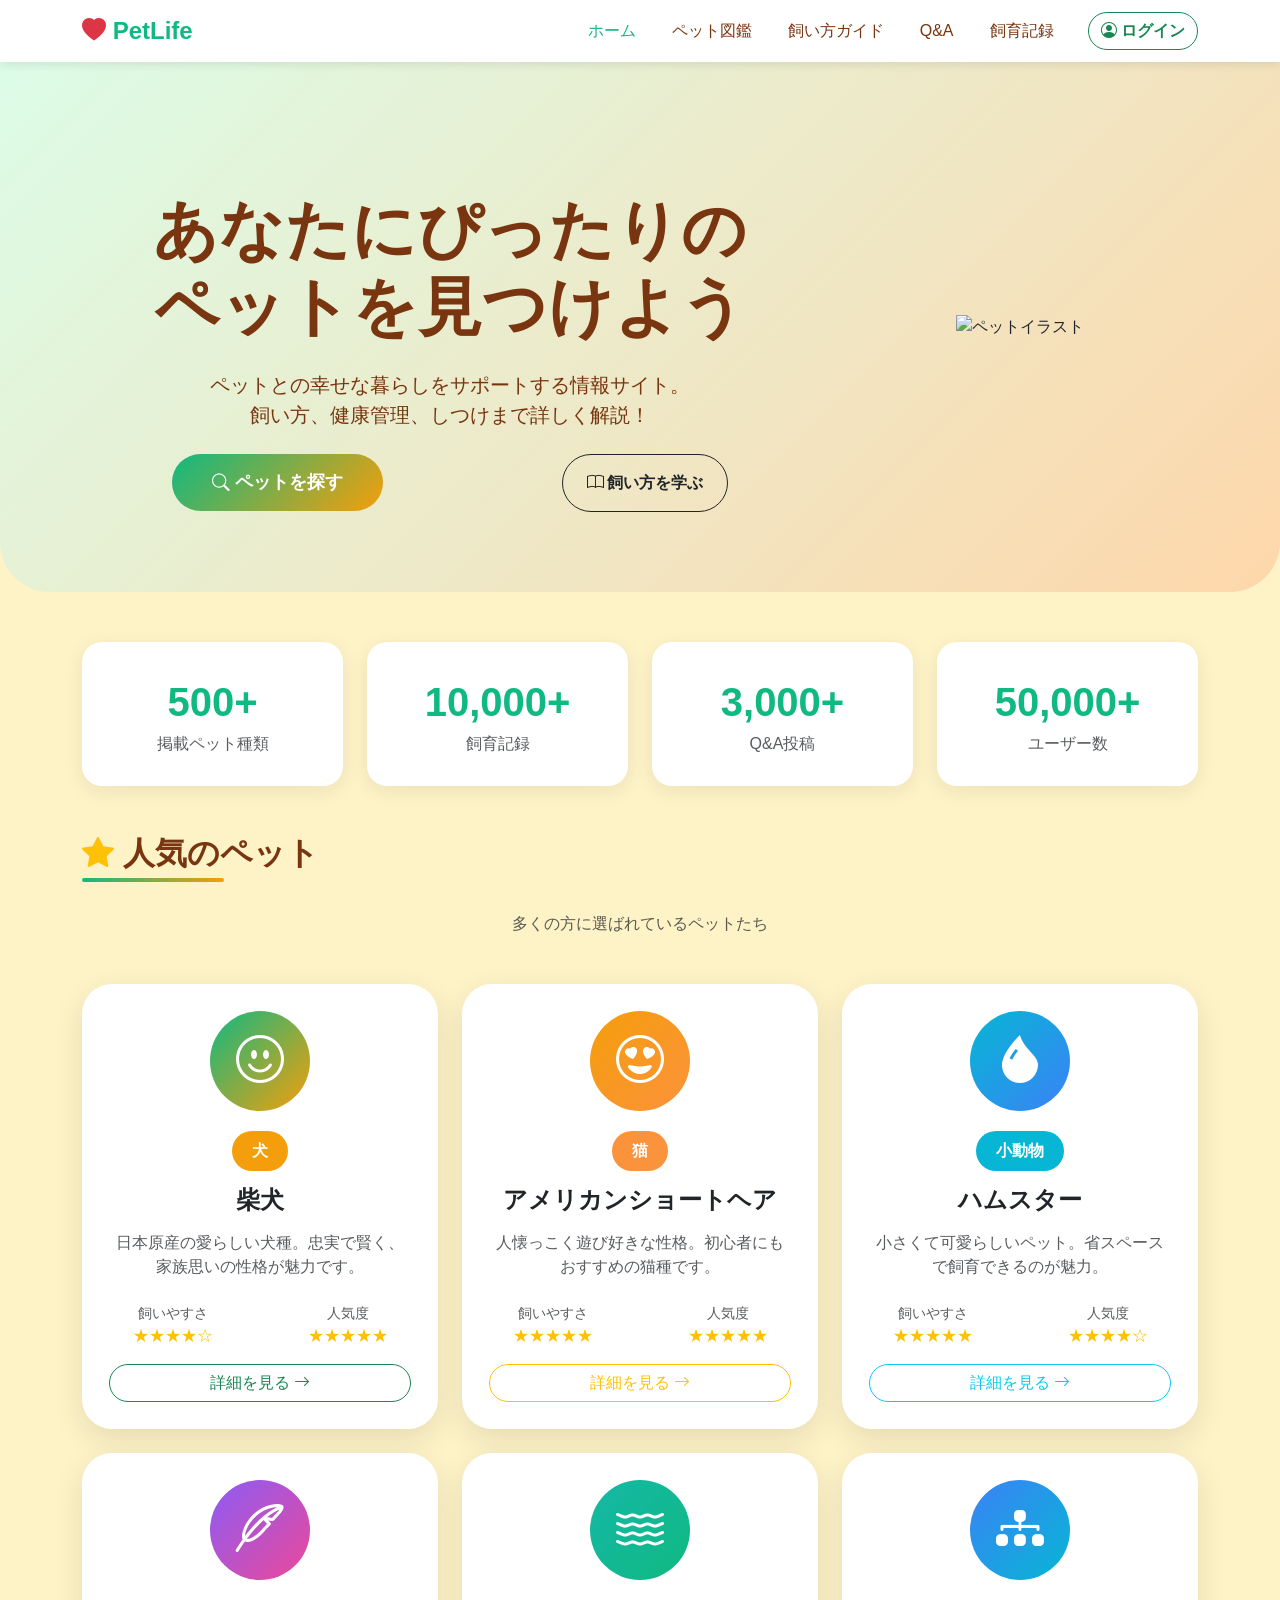
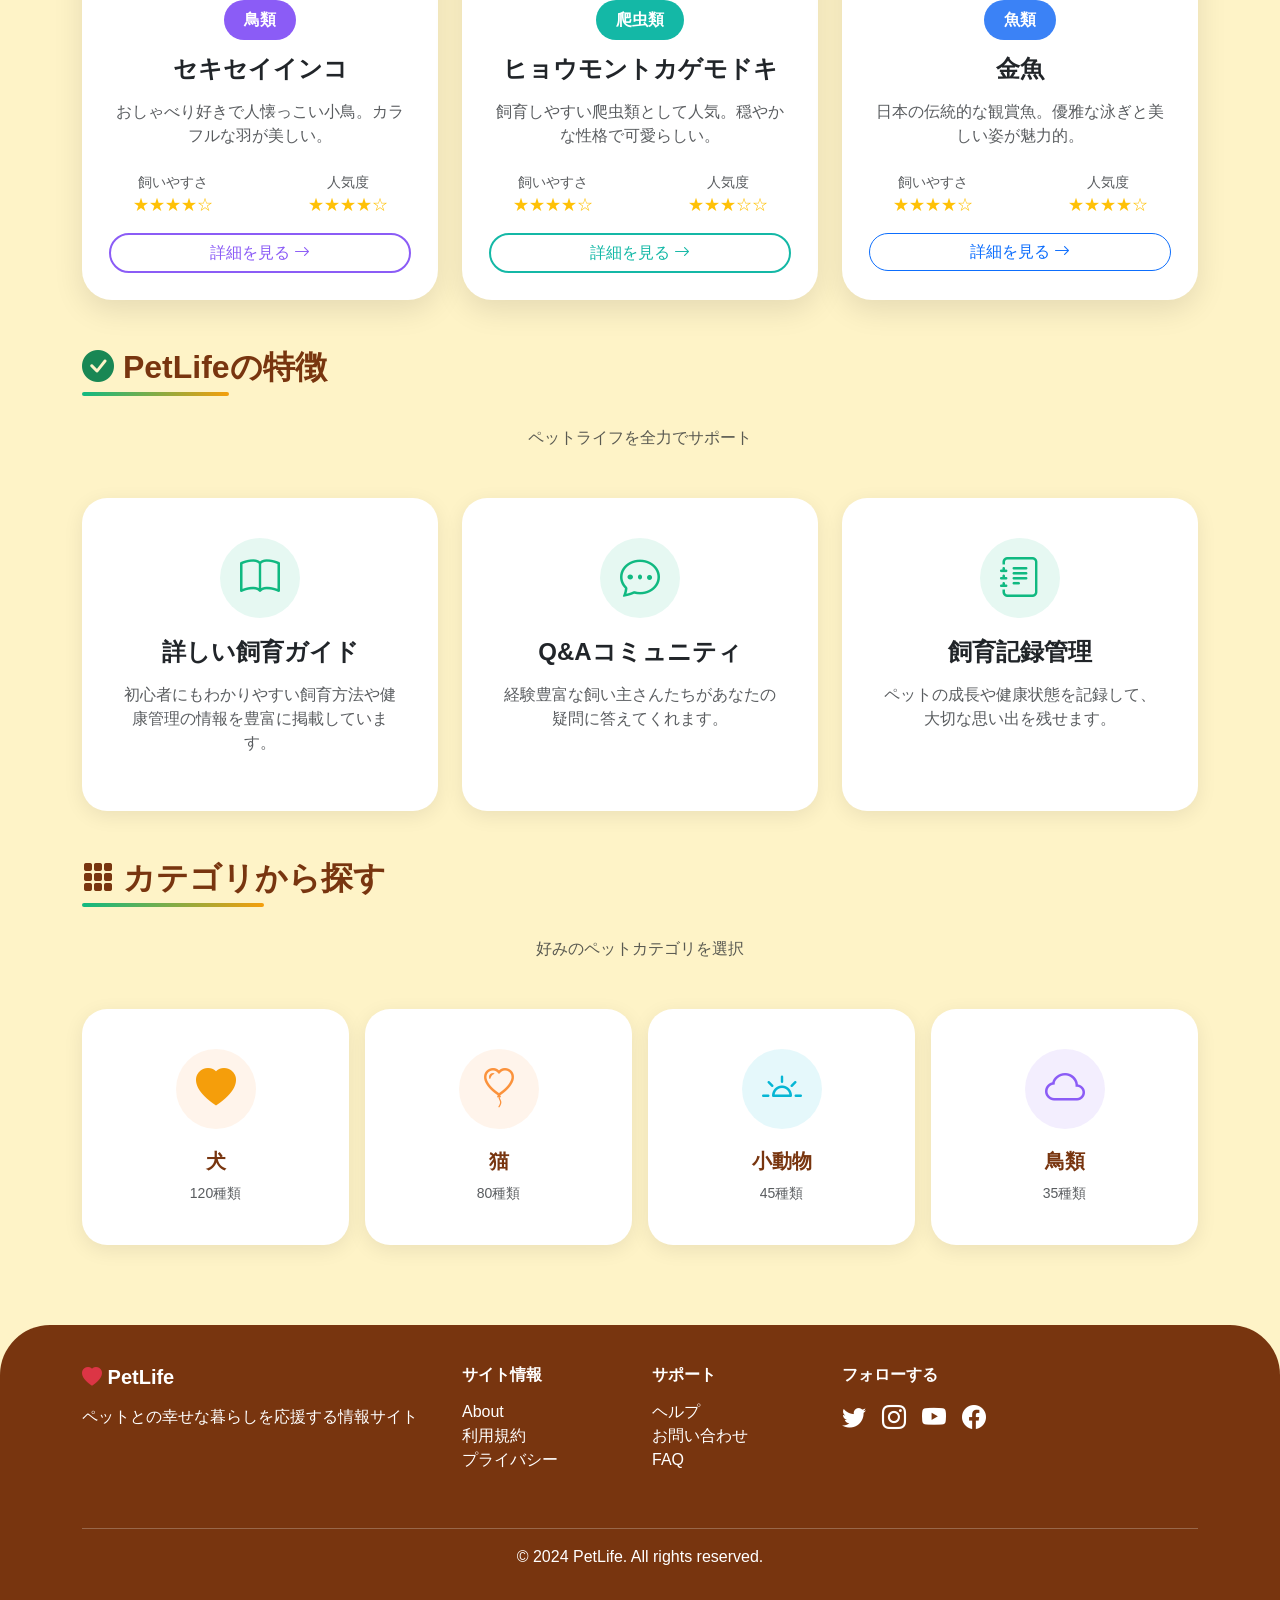
==== index.html @ 46110f28 "cssの集約(footer)" ====
<!DOCTYPE html>
<html lang="ja">
<head>
    <meta charset="UTF-8">
    <meta name="viewport" content="width=device-width, initial-scale=1.0">
    <title>PetLife - ペット情報・飼い方ガイド(addcheck)</title>
    <link href="https://cdn.jsdelivr.net/npm/bootstrap@5.3.0/dist/css/bootstrap.min.css" rel="stylesheet">
    <link rel="stylesheet" href="https://cdn.jsdelivr.net/npm/bootstrap-icons@1.11.0/font/bootstrap-icons.css">
    <style>
        .hero-section {
            background: linear-gradient(135deg, #dcfce7 0%, #fed7aa 100%);
            padding: 80px 0;
            border-radius: 0 0 50px 50px;
            margin-bottom: 50px;
        }
        
        .hero-image {
            width: 100%;
            max-width: 500px;
            animation: float 3s ease-in-out infinite;
        }
        
        @keyframes float {
            0%, 100% { transform: translateY(0px); }
            50% { transform: translateY(-20px); }
        }
        
        .pet-card {
            background: white;
            border-radius: 30px;
            /* padding: 30px; */
            box-shadow: 0 10px 30px rgba(0,0,0,0.1);
            transition: all 0.3s ease;
            height: 100%;
            border: 3px solid transparent;
        }
        
        .pet-card:hover {
            transform: translateY(-10px);
            box-shadow: 0 20px 40px rgba(0,0,0,0.15);
            border-color: var(--primary-color);
        }
        
        .pet-icon {
            width: 100px;
            height: 100px;
            background: linear-gradient(135deg, var(--primary-color), var(--secondary-color));
            border-radius: 50%;
            display: flex;
            align-items: center;
            justify-content: center;
            font-size: 3rem;
            margin: 0 auto 20px;
            color: white;
        }
        
        .category-badge {
            background: var(--secondary-color);
            color: white;
            padding: 8px 20px;
            border-radius: 50px;
            font-weight: bold;
            display: inline-block;
            margin-bottom: 15px;
        }
        
        .feature-card {
            background: white;
            border-radius: 25px;
            padding: 40px;
            text-align: center;
            box-shadow: 0 5px 20px rgba(0,0,0,0.08);
            height: 100%;
        }
        
        .feature-icon {
            width: 80px;
            height: 80px;
            background: rgba(16, 185, 129, 0.1);
            border-radius: 50%;
            display: flex;
            align-items: center;
            justify-content: center;
            font-size: 2.5rem;
            color: var(--primary-color);
            margin: 0 auto 20px;
        }
        
        .btn-primary-custom {
            background: linear-gradient(135deg, var(--primary-color), var(--secondary-color));
            border: none;
            color: white;
            padding: 15px 40px;
            border-radius: 50px;
            font-weight: bold;
            font-size: 1.1rem;
            transition: all 0.3s ease;
        }
        
        .btn-primary-custom:hover {
            transform: translateY(-3px);
            box-shadow: 0 10px 25px rgba(16, 185, 129, 0.3);
        }
        
        .section-title {
            position: relative;
            display: inline-block;
            margin-bottom: 40px;
        }
        
        .section-title::after {
            content: '';
            position: absolute;
            bottom: -10px;
            left: 0;
            width: 60%;
            height: 4px;
            background: linear-gradient(90deg, var(--primary-color), var(--secondary-color));
            border-radius: 2px;
        }
        
        .stats-box {
            background: white;
            border-radius: 20px;
            /* 文字がはみ出る時があるので横paddinigを撤廃 */
            padding: 30px 0 ;
            text-align: center ;
            box-shadow: 0 5px 20px rgba(0,0,0,0.08);
        }
        
        .stats-number {
            font-size: 2.5rem;
            font-weight: bold;
            margin: auto ;
            color: var(--primary-color);
            /* md範囲で文字がはみでるため、サイズを下げる */
            @media screen and (min-width:768px) and (max-width:992px) {
                font-size: 2rem ;
            }
        }

        /* ヒーローセクション内のボタンに追加、名前は変更予定 */
        div a.tmp{
            margin: auto ;
        }
        /* hover:bootstrapに色がないため、ホバー時の動きが無いものに追加する */
        /* active:クリック時に点滅してしまうのでそこの解消 */
        button.btn_color_8b5cf6:hover , button.btn_color_8b5cf6:active{
            background-color: #8b5cf6!important ;
            /* 優先順位をこちら優先にする方法がわからないので強制的にする */
            color: white!important ;
        }

        button.btn_color_14b8a6:hover , button.btn_color_14b8a6:active {
            background-color: #14b8a6!important ;
            color: white!important ;
        }

    </style>
    <link rel="stylesheet" href="./style.css">
</head>
<body>
    <!-- ナビゲーションバー -->
    <nav class="navbar navbar-expand-lg sticky-top">
        <!-- 幅の下限をSmallまでにする -->
        <div class="container" style="min-width: 576px;">
            <a class="navbar-brand" href="#">
                <i class="bi bi-heart-fill text-danger"></i> PetLife
            </a>
            <button class="navbar-toggler" type="button" data-bs-toggle="collapse" data-bs-target="#navbarNav">
                <span class="navbar-toggler-icon"></span>
            </button>
            <div class="collapse navbar-collapse" id="navbarNav">
                <ul class="navbar-nav ms-auto">
                    <li class="nav-item">
                        <a class="nav-link active" href="#">ホーム</a>
                    </li>
                    <li class="nav-item">
                        <a class="nav-link" href="./pet-guide-list.html">ペット図鑑</a>
                    </li>
                    <li class="nav-item">
                        <a class="nav-link" href="./pet-care-guide.html">飼い方ガイド</a>
                    </li>
                    <li class="nav-item">
                        <a class="nav-link" href="./pet-guide-qa.html">Q&A</a>
                    </li>
                    <li class="nav-item">
                        <a class="nav-link" href="./pet-guide-record.html">飼育記録</a>
                    </li>
                </ul>
                <button class="btn btn-outline-success ms-3 rounded-pill fw-bold">
                    <i class="bi bi-person-circle"></i> ログイン
                </button>
            </div>
        </div>
    </nav>

    <!-- ヒーローセクション -->
    <div class="hero-section">
        <div class="container">
            <!-- 横px数によって画像と文字の水平順序を変える -->
            <div class="row align-items-center">
                <div class="col-lg-8 mb-5 mb-lg-0 order-lg-first order-last" style="margin-top: 50px;">
                    <!-- 文字を中央揃えに変更 -->
                    <h1 class="display-3 fw-bold mb-4" style="color: var(--brown-color); text-align: center ;">
                        あなたにぴったりの<br>
                        ペットを見つけよう
                    </h1>
                    <p class="lead mb-4" style="color: #78350f; text-align: center ;">
                        ペットとの幸せな暮らしをサポートする情報サイト。<br>
                        飼い方、健康管理、しつけまで詳しく解説！
                    </p>
                    <div class="d-flex">
                        <!-- ボタンを画面全体を使うように変更 -->
                         <!-- 画面遷移の設定 -->
                        <a href="./pet-guide-list.html" class="tmp">
                            <button class="btn btn-primary-custom">
                                <i class="bi bi-search"></i> ペットを探す
                            </button>
                        </a>
                        <a href="./pet-care-guide.html" class="tmp">
                            <button class="btn btn-outline-dark rounded-pill px-4 py-3 fw-bold">
                                <i class="bi bi-book"></i> 飼い方を学ぶ
                            </button>
                        </a>
                    </div>
                </div>
                <div class="col-lg-4 mb-7 text-center order-lg-last order-first ">
                    <img src="https://placehold.co/500x400/10b981/ffffff?text=Happy+Pets" class="hero-image" alt="ペットイラスト">
                </div>
            </div>
        </div>
    </div>

    <div class="container">
        <!-- 統計情報 -->
        <div class="row g-4 mb-5">
            <div class="col-md-3">
                <div class="stats-box">
                    <div class="stats-number">500+</div>
                    <p class="text-muted mb-0">掲載ペット種類</p>
                </div>
            </div>
            <div class="col-md-3">
                <div class="stats-box">
                    <div class="stats-number">10,000+</div>
                    <p class="text-muted mb-0">飼育記録</p>
                </div>
            </div>
            <div class="col-md-3">
                <div class="stats-box">
                    <div class="stats-number">3,000+</div>
                    <p class="text-muted mb-0">Q&A投稿</p>
                </div>
            </div>
            <div class="col-md-3">
                <div class="stats-box">
                    <div class="stats-number">50,000+</div>
                    <p class="text-muted mb-0">ユーザー数</p>
                </div>
            </div>
        </div>

        <!-- 人気のペット -->
        <section class="mb-5">
            <h2 class="text-center fw-bold section-title" style="color: var(--brown-color);">
                <i class="bi bi-star-fill text-warning"></i> 人気のペット
            </h2>
            <p class="text-center text-muted mb-5">多くの方に選ばれているペットたち</p>

            <div class="row g-4">
                <div class="col-md-4">
                    <!-- petcardにpaddingがついているが、md以下の時星の表記が揺れるため
                     ひとつ下げてそれぞれにmarginをつけ、星のdivクラスからはつけない -->
                    <div class="pet-card py-4">
                        <div class="pet-icon mx-$spacer*2">
                            <i class="bi bi-emoji-smile"></i>
                        </div>
                        <div class="text-center">
                            <span class="category-badge">犬</span>
                            <h4 class="fw-bold mb-3 mx-4">柴犬</h4>
                            <p class="text-muted mb-4 mx-4">
                                日本原産の愛らしい犬種。忠実で賢く、家族思いの性格が魅力です。
                            </p>
                            <div class="d-flex justify-content-around mb-3">
                                <div>
                                    <small class="text-muted d-block">飼いやすさ</small>
                                    <div class="text-warning">★★★★☆</div>
                                </div>
                                <div>
                                    <small class="text-muted d-block">人気度</small>
                                    <div class="text-warning">★★★★★</div>
                                </div>
                            </div>
                            <div class="mx-4">
                                <!-- 一例の画面遷移 -->
                                <a href="./pet-guide-detail.html">
                                    <button class="btn btn-outline-success rounded-pill w-100">
                                        詳細を見る <i class="bi bi-arrow-right"></i>
                                    </button>
                                </a>
                            </div>
                        </div>
                    </div>
                </div>

                <div class="col-md-4">
                    <div class="pet-card py-4">
                        <div class="pet-icon" style="background: linear-gradient(135deg, #f59e0b, #fb923c);">
                            <i class="bi bi-emoji-heart-eyes"></i>
                        </div>
                        <div class="text-center">
                            <span class="category-badge" style="background: #fb923c;">猫</span>
                            <h4 class="fw-bold mb-3 mx-4">アメリカンショートヘア</h4>
                            <p class="text-muted mb-4 mx-4">
                                人懐っこく遊び好きな性格。初心者にもおすすめの猫種です。
                            </p>
                            <div class="d-flex justify-content-around mb-3">
                                <div>
                                    <small class="text-muted d-block">飼いやすさ</small>
                                    <div class="text-warning">★★★★★</div>
                                </div>
                                <div>
                                    <small class="text-muted d-block">人気度</small>
                                    <div class="text-warning">★★★★★</div>
                                </div>
                            </div>
                            <div class="mx-4">
                                <button class="btn btn-outline-warning rounded-pill w-100">
                                    詳細を見る <i class="bi bi-arrow-right"></i>
                                </button>
                            </div>
                        </div>
                    </div>
                </div>

                <div class="col-md-4">
                    <div class="pet-card py-4">
                        <div class="pet-icon" style="background: linear-gradient(135deg, #06b6d4, #3b82f6);">
                            <i class="bi bi-droplet-fill"></i>
                        </div>
                        <div class="text-center">
                            <span class="category-badge" style="background: #06b6d4;">小動物</span>
                            <h4 class="fw-bold mb-3 mx-4">ハムスター</h4>
                            <p class="text-muted mb-4 mx-4">
                                小さくて可愛らしいペット。省スペースで飼育できるのが魅力。
                            </p>
                            <div class="d-flex justify-content-around mb-3">
                                <div>
                                    <small class="text-muted d-block">飼いやすさ</small>
                                    <div class="text-warning">★★★★★</div>
                                </div>
                                <div>
                                    <small class="text-muted d-block">人気度</small>
                                    <div class="text-warning">★★★★☆</div>
                                </div>
                            </div>
                            <div class="mx-4">
                                <button class="btn btn-outline-info rounded-pill w-100">
                                    詳細を見る <i class="bi bi-arrow-right"></i>
                                </button>
                            </div>
                        </div>
                    </div>
                </div>

                <div class="col-md-4">
                    <div class="pet-card py-4">
                        <div class="pet-icon" style="background: linear-gradient(135deg, #8b5cf6, #ec4899);">
                            <i class="bi bi-feather"></i>
                        </div>
                        <div class="text-center">
                            <span class="category-badge" style="background: #8b5cf6;">鳥類</span>
                            <h4 class="fw-bold mb-3 mx-4">セキセイインコ</h4>
                            <p class="text-muted mb-4 mx-4">
                                おしゃべり好きで人懐っこい小鳥。カラフルな羽が美しい。
                            </p>
                            <div class="d-flex justify-content-around mb-3">
                                <div>
                                    <small class="text-muted d-block">飼いやすさ</small>
                                    <div class="text-warning">★★★★☆</div>
                                </div>
                                <div>
                                    <small class="text-muted d-block">人気度</small>
                                    <div class="text-warning">★★★★☆</div>
                                </div>
                            </div>
                            <div class="mx-4">
                                <button class="btn rounded-pill w-100 btn_color_8b5cf6" style="border: 2px solid #8b5cf6; color: #8b5cf6;">
                                    詳細を見る <i class="bi bi-arrow-right"></i>
                                </div>
                            </button>
                        </div>
                    </div>
                </div>

                <div class="col-md-4">
                    <div class="pet-card py-4">
                        <div class="pet-icon" style="background: linear-gradient(135deg, #14b8a6, #10b981);">
                            <i class="bi bi-water"></i>
                        </div>
                        <div class="text-center">
                            <span class="category-badge" style="background: #14b8a6;">爬虫類</span>
                            <h4 class="fw-bold mb-3 mx-4">ヒョウモントカゲモドキ</h4>
                            <p class="text-muted mb-4 mx-4">
                                飼育しやすい爬虫類として人気。穏やかな性格で可愛らしい。
                            </p>
                            <div class="d-flex justify-content-around mb-3">
                                <div>
                                    <small class="text-muted d-block">飼いやすさ</small>
                                    <div class="text-warning">★★★★☆</div>
                                </div>
                                <div>
                                    <small class="text-muted d-block">人気度</small>
                                    <div class="text-warning">★★★☆☆</div>
                                </div>
                            </div>
                            <div class="mx-4">
                                <button class="btn rounded-pill w-100 btn_color_14b8a6" style="border: 2px solid #14b8a6; color: #14b8a6;">
                                    詳細を見る <i class="bi bi-arrow-right"></i>
                                </button>
                            </div>
                        </div>
                    </div>
                </div>

                <div class="col-md-4">
                    <div class="pet-card py-4">
                        <div class="pet-icon" style="background: linear-gradient(135deg, #3b82f6, #06b6d4);">
                            <i class="bi bi-diagram-3-fill"></i>
                        </div>
                        <div class="text-center">
                            <span class="category-badge" style="background: #3b82f6;">魚類</span>
                            <h4 class="fw-bold mb-3 mx-4">金魚</h4>
                            <p class="text-muted mb-4 mx-4">
                                日本の伝統的な観賞魚。優雅な泳ぎと美しい姿が魅力的。
                            </p>
                            <div class="d-flex justify-content-around mb-3">
                                <div>
                                    <small class="text-muted d-block">飼いやすさ</small>
                                    <div class="text-warning">★★★★☆</div>
                                </div>
                                <div>
                                    <small class="text-muted d-block">人気度</small>
                                    <div class="text-warning">★★★★☆</div>
                                </div>
                            </div>
                            <div class="mx-4">
                                <button class="btn btn-outline-primary rounded-pill w-100">
                                    詳細を見る <i class="bi bi-arrow-right"></i>
                                </button>
                            </div>
                        </div>
                    </div>
                </div>
            </div>
        </section>

        <!-- サービス特徴 -->
        <section class="mb-5">
            <h2 class="text-center fw-bold section-title" style="color: var(--brown-color);">
                <i class="bi bi-check-circle-fill text-success"></i> PetLifeの特徴
            </h2>
            <p class="text-center text-muted mb-5">ペットライフを全力でサポート</p>

            <div class="row g-4">
                <div class="col-md-4">
                    <div class="feature-card">
                        <div class="feature-icon">
                            <i class="bi bi-book"></i>
                        </div>
                        <h4 class="fw-bold mb-3">詳しい飼育ガイド</h4>
                        <p class="text-muted">
                            初心者にもわかりやすい飼育方法や健康管理の情報を豊富に掲載しています。
                        </p>
                    </div>
                </div>
                <div class="col-md-4">
                    <div class="feature-card">
                        <div class="feature-icon">
                            <i class="bi bi-chat-dots"></i>
                        </div>
                        <h4 class="fw-bold mb-3">Q&Aコミュニティ</h4>
                        <p class="text-muted">
                            経験豊富な飼い主さんたちがあなたの疑問に答えてくれます。
                        </p>
                    </div>
                </div>
                <div class="col-md-4">
                    <div class="feature-card">
                        <div class="feature-icon">
                            <i class="bi bi-journal-text"></i>
                        </div>
                        <h4 class="fw-bold mb-3">飼育記録管理</h4>
                        <p class="text-muted">
                            ペットの成長や健康状態を記録して、大切な思い出を残せます。
                        </p>
                    </div>
                </div>
            </div>
        </section>

        <!-- カテゴリから探す -->
        <section class="mb-5">
            <h2 class="text-center fw-bold section-title" style="color: var(--brown-color);">
                <i class="bi bi-grid-3x3-gap-fill"></i> カテゴリから探す
            </h2>
            <p class="text-center text-muted mb-5">好みのペットカテゴリを選択</p>

            <div class="row g-3">
                <div class="col-6 col-md-3">
                    <a href="#" class="text-decoration-none">
                        <div class="feature-card">
                            <div class="feature-icon" style="background: rgba(251, 146, 60, 0.1); color: var(--secondary-color);">
                                <i class="bi bi-heart-fill"></i>
                            </div>
                            <h5 class="fw-bold" style="color: var(--brown-color);">犬</h5>
                            <small class="text-muted">120種類</small>
                        </div>
                    </a>
                </div>
                <div class="col-6 col-md-3">
                    <a href="#" class="text-decoration-none">
                        <div class="feature-card">
                            <div class="feature-icon" style="background: rgba(251, 146, 60, 0.1); color: #fb923c;">
                                <i class="bi bi-balloon-heart"></i>
                            </div>
                            <h5 class="fw-bold" style="color: var(--brown-color);">猫</h5>
                            <small class="text-muted">80種類</small>
                        </div>
                    </a>
                </div>
                <div class="col-6 col-md-3">
                    <a href="#" class="text-decoration-none">
                        <div class="feature-card">
                            <div class="feature-icon" style="background: rgba(6, 182, 212, 0.1); color: #06b6d4;">
                                <i class="bi bi-brightness-alt-high"></i>
                            </div>
                            <h5 class="fw-bold" style="color: var(--brown-color);">小動物</h5>
                            <small class="text-muted">45種類</small>
                        </div>
                    </a>
                </div>
                <div class="col-6 col-md-3">
                    <a href="#" class="text-decoration-none">
                        <div class="feature-card">
                            <div class="feature-icon" style="background: rgba(139, 92, 246, 0.1); color: #8b5cf6;">
                                <i class="bi bi-cloud"></i>
                            </div>
                            <h5 class="fw-bold" style="color: var(--brown-color);">鳥類</h5>
                            <small class="text-muted">35種類</small>
                        </div>
                    </a>
                </div>
            </div>
        </section>
    </div>

    <!-- フッター -->
    <footer>
        <div class="container">
            <div class="row">
                <div class="col-md-4 mb-4">
                    <h5 class="fw-bold mb-3">
                        <i class="bi bi-heart-fill text-danger"></i> PetLife
                    </h5>
                    <p>ペットとの幸せな暮らしを応援する情報サイト</p>
                </div>
                <div class="col-md-2 mb-4">
                    <h6 class="fw-bold mb-3">サイト情報</h6>
                    <ul class="list-unstyled">
                        <li><a href="#" class="text-white text-decoration-none">About</a></li>
                        <li><a href="#" class="text-white text-decoration-none">利用規約</a></li>
                        <li><a href="#" class="text-white text-decoration-none">プライバシー</a></li>
                    </ul>
                </div>
                <div class="col-md-2 mb-4">
                    <h6 class="fw-bold mb-3">サポート</h6>
                    <ul class="list-unstyled">
                        <li><a href="#" class="text-white text-decoration-none">ヘルプ</a></li>
                        <li><a href="#" class="text-white text-decoration-none">お問い合わせ</a></li>
                        <li><a href="#" class="text-white text-decoration-none">FAQ</a></li>
                    </ul>
                </div>
                <div class="col-md-4 mb-4">
                    <h6 class="fw-bold mb-3">フォローする</h6>
                    <div class="d-flex gap-3">
                        <a href="#" class="text-white fs-4"><i class="bi bi-twitter"></i></a>
                        <a href="#" class="text-white fs-4"><i class="bi bi-instagram"></i></a>
                        <a href="#" class="text-white fs-4"><i class="bi bi-youtube"></i></a>
                        <a href="#" class="text-white fs-4"><i class="bi bi-facebook"></i></a>
                    </div>
                </div>
            </div>
            <hr class="border-light">
            <p class="text-center mb-0">&copy; 2024 PetLife. All rights reserved.</p>
        </div>
    </footer>

    <script src="https://cdn.jsdelivr.net/npm/bootstrap@5.3.0/dist/js/bootstrap.bundle.min.js"></script>
</body>
</html>
---- style.css ----
/* メインカラー、bodyのCSS */
:root {
    --primary-color: #10b981;
    --secondary-color: #f59e0b;
    --accent-color: #fb923c;
    --brown-color: #78350f;
}

body {
    font-family: 'Segoe UI', Tahoma, Geneva, Verdana, sans-serif;
    background-color: #fef3c7;
}

/* ヘッダーまわりのCSSの集約 */
.navbar {
    background-color: white;
    box-shadow: 0 2px 10px rgba(0, 0, 0, 0.1);
}

.navbar-brand {
    font-weight: bold;
    color: var(--primary-color) !important;
    font-size: 1.5rem;
}

.nav-link {
    color: var(--brown-color) !important;
    font-weight: 500;
    margin: 0 10px;
}

.nav-link:hover,
.nav-link.active {
    color: var(--primary-color) !important;
}

.page-header {
    background: linear-gradient(135deg, #dcfce7 0%, #fed7aa 100%);
    padding: 60px 0;
    border-radius: 0 0 50px 50px;
    margin-bottom: 40px;
}

/* footer */
footer {
    background-color: var(--brown-color);
    color: white;
    padding: 40px 0;
    margin-top: 80px;
    border-radius: 50px 50px 0 0;
}
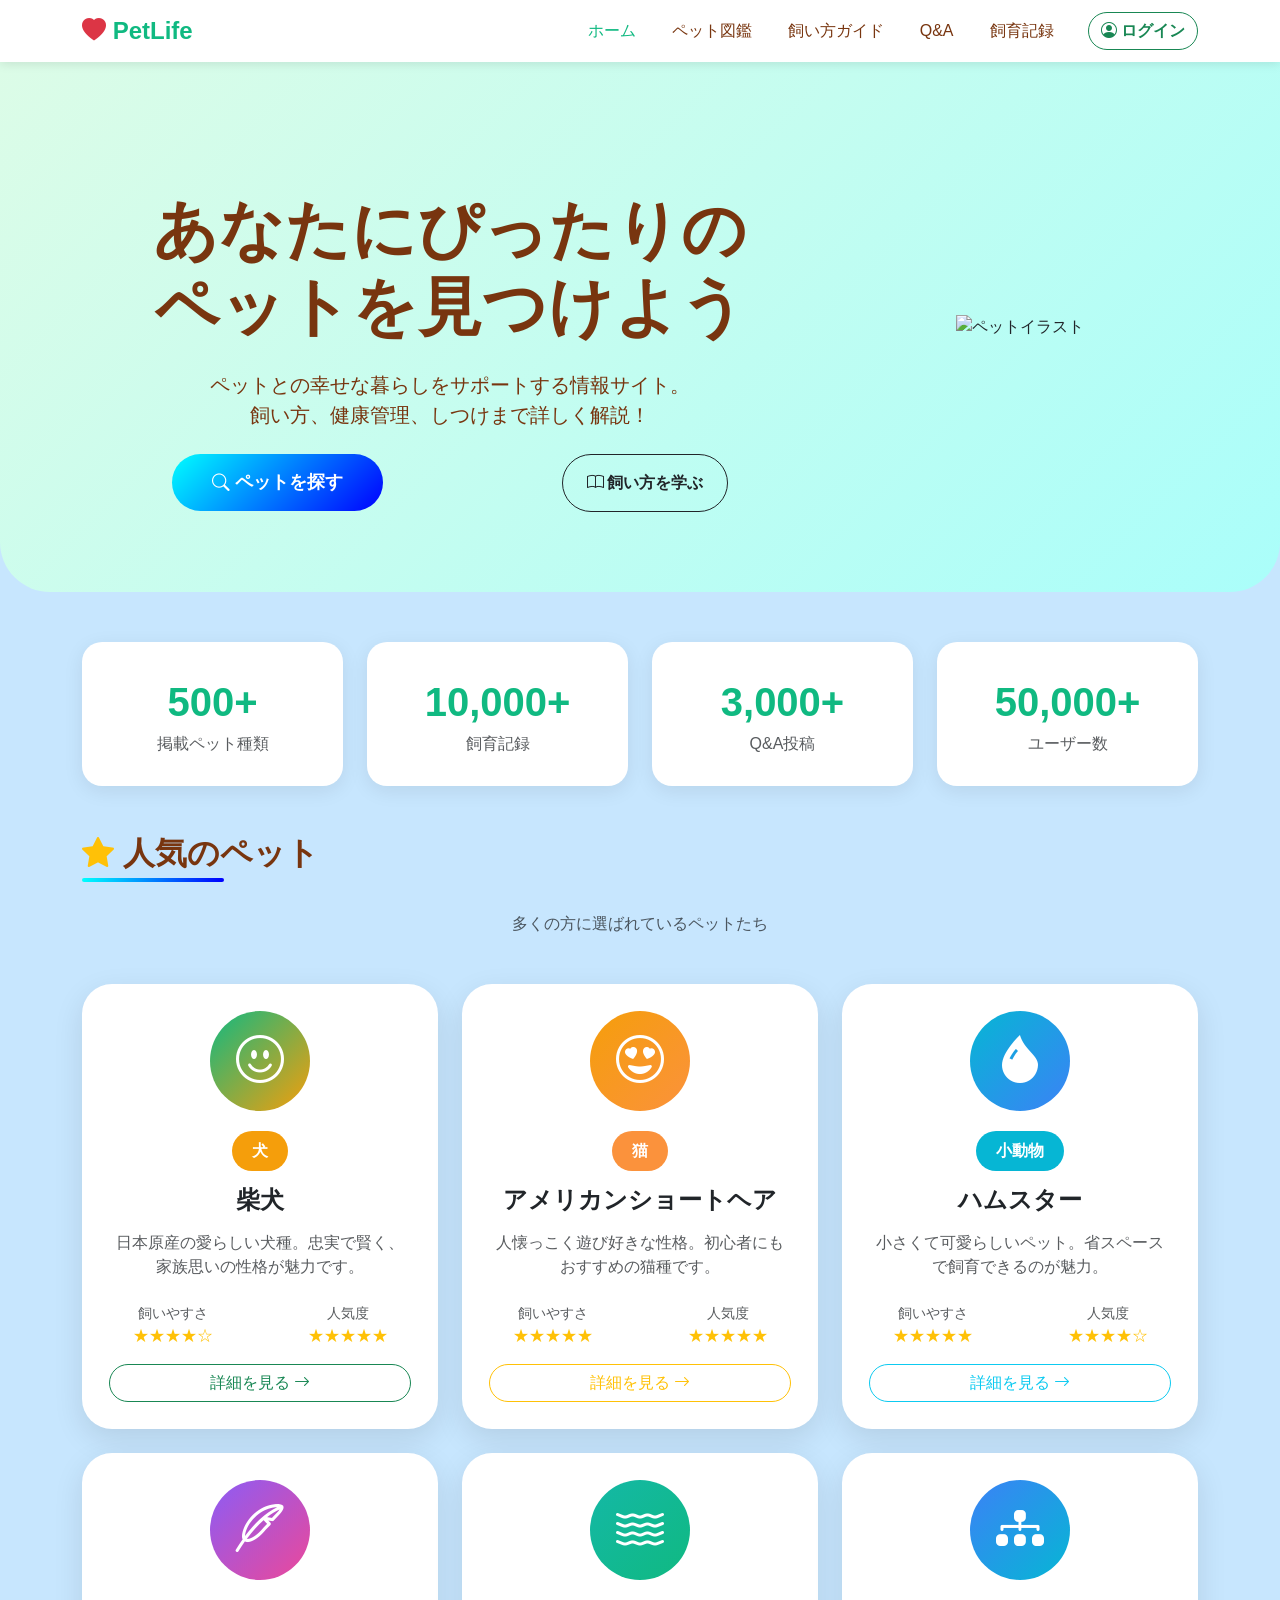
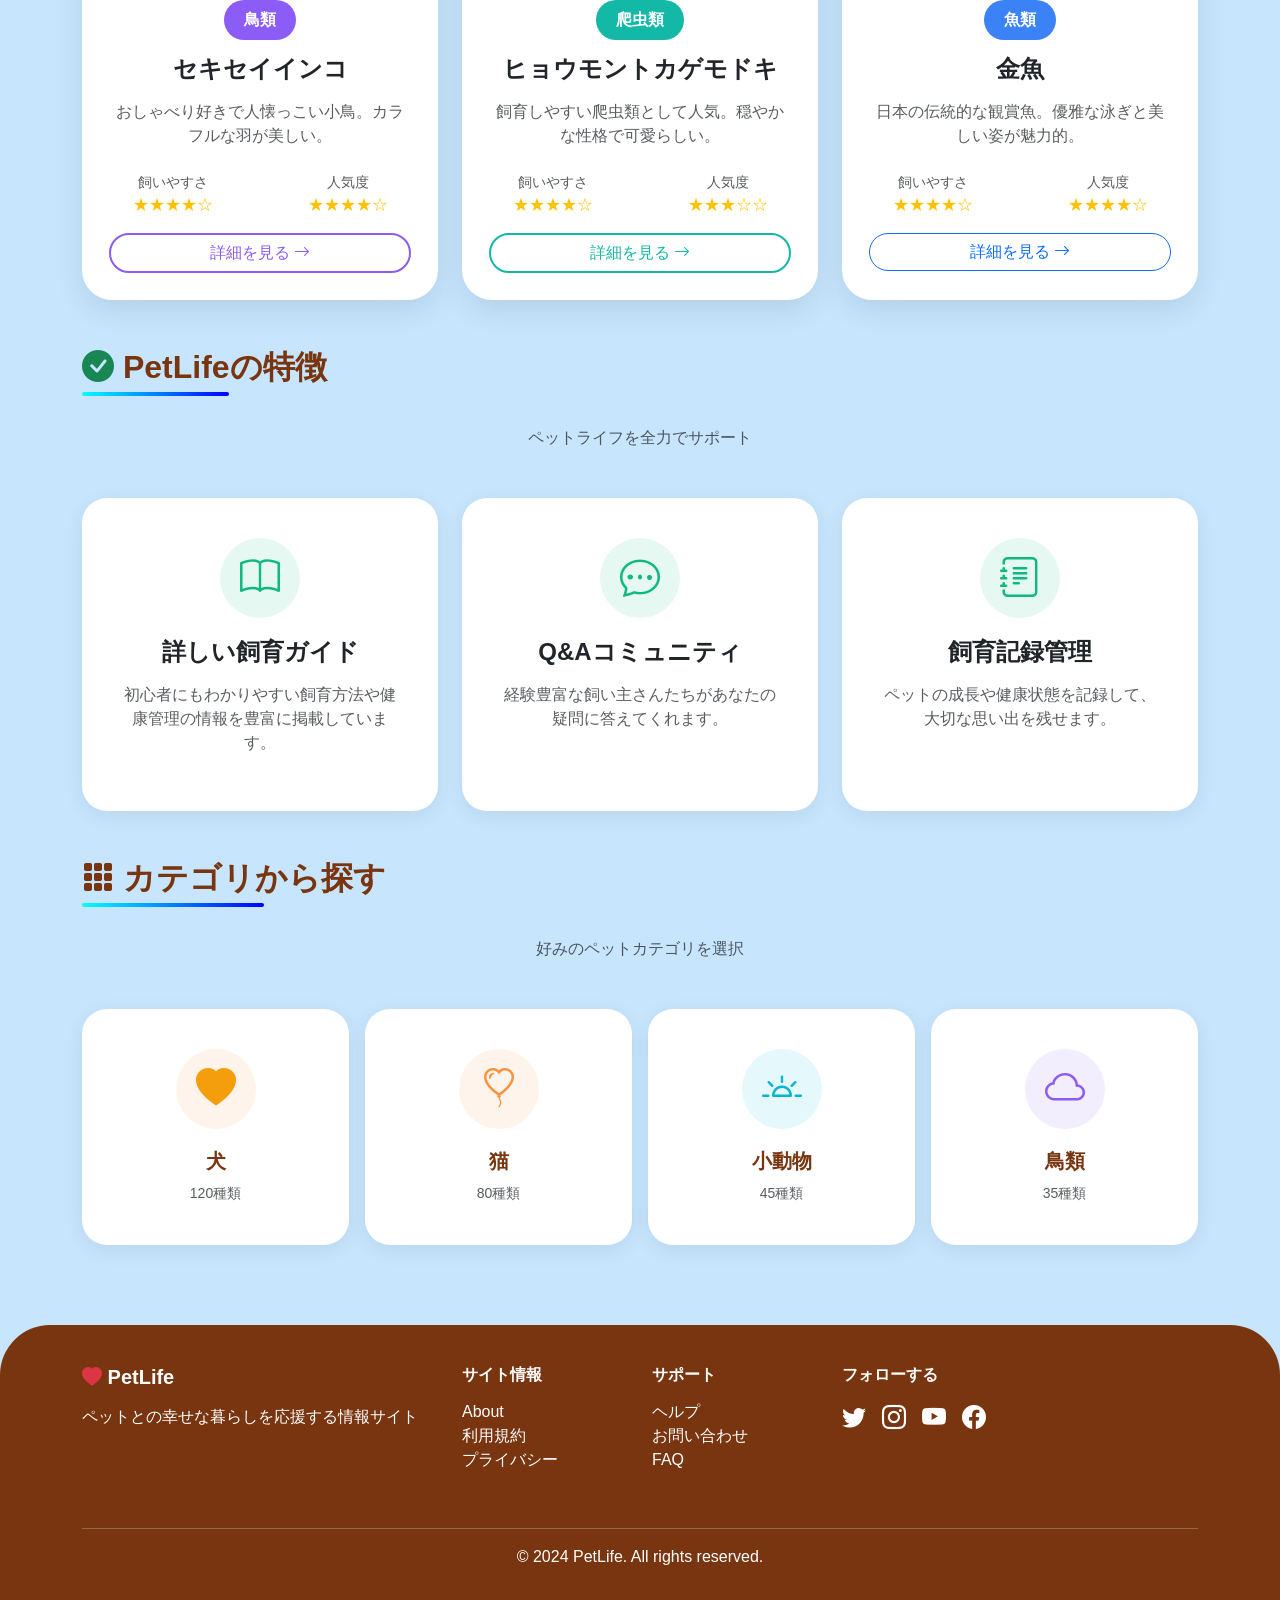
==== commit 0fe55343: "メインカラーの変更" ====
--- a/index.html
+++ b/index.html
@@ -8,7 +8,7 @@
     <link rel="stylesheet" href="https://cdn.jsdelivr.net/npm/bootstrap-icons@1.11.0/font/bootstrap-icons.css">
     <style>
         .hero-section {
-            background: linear-gradient(135deg, #dcfce7 0%, #fed7aa 100%);
+            background: linear-gradient(135deg, #dcfce7 0%, #aafefa 100%);
             padding: 80px 0;
             border-radius: 0 0 50px 50px;
             margin-bottom: 50px;
@@ -87,7 +87,7 @@
         }
         
         .btn-primary-custom {
-            background: linear-gradient(135deg, var(--primary-color), var(--secondary-color));
+            background: linear-gradient(135deg, aqua, blue);
             border: none;
             color: white;
             padding: 15px 40px;
@@ -115,7 +115,7 @@
             left: 0;
             width: 60%;
             height: 4px;
-            background: linear-gradient(90deg, var(--primary-color), var(--secondary-color));
+            background: linear-gradient(90deg, aqua, blue);
             border-radius: 2px;
         }
         
--- a/style.css
+++ b/style.css
@@ -8,7 +8,7 @@
 
 body {
     font-family: 'Segoe UI', Tahoma, Geneva, Verdana, sans-serif;
-    background-color: #fef3c7;
+    background-color: #c7e6fe;
 }
 
 /* ヘッダーまわりのCSSの集約 */
@@ -35,7 +35,7 @@
 }
 
 .page-header {
-    background: linear-gradient(135deg, #dcfce7 0%, #fed7aa 100%);
+    background: linear-gradient(135deg, #dcfce7 0%, #aafefa 100%);
     padding: 60px 0;
     border-radius: 0 0 50px 50px;
     margin-bottom: 40px;
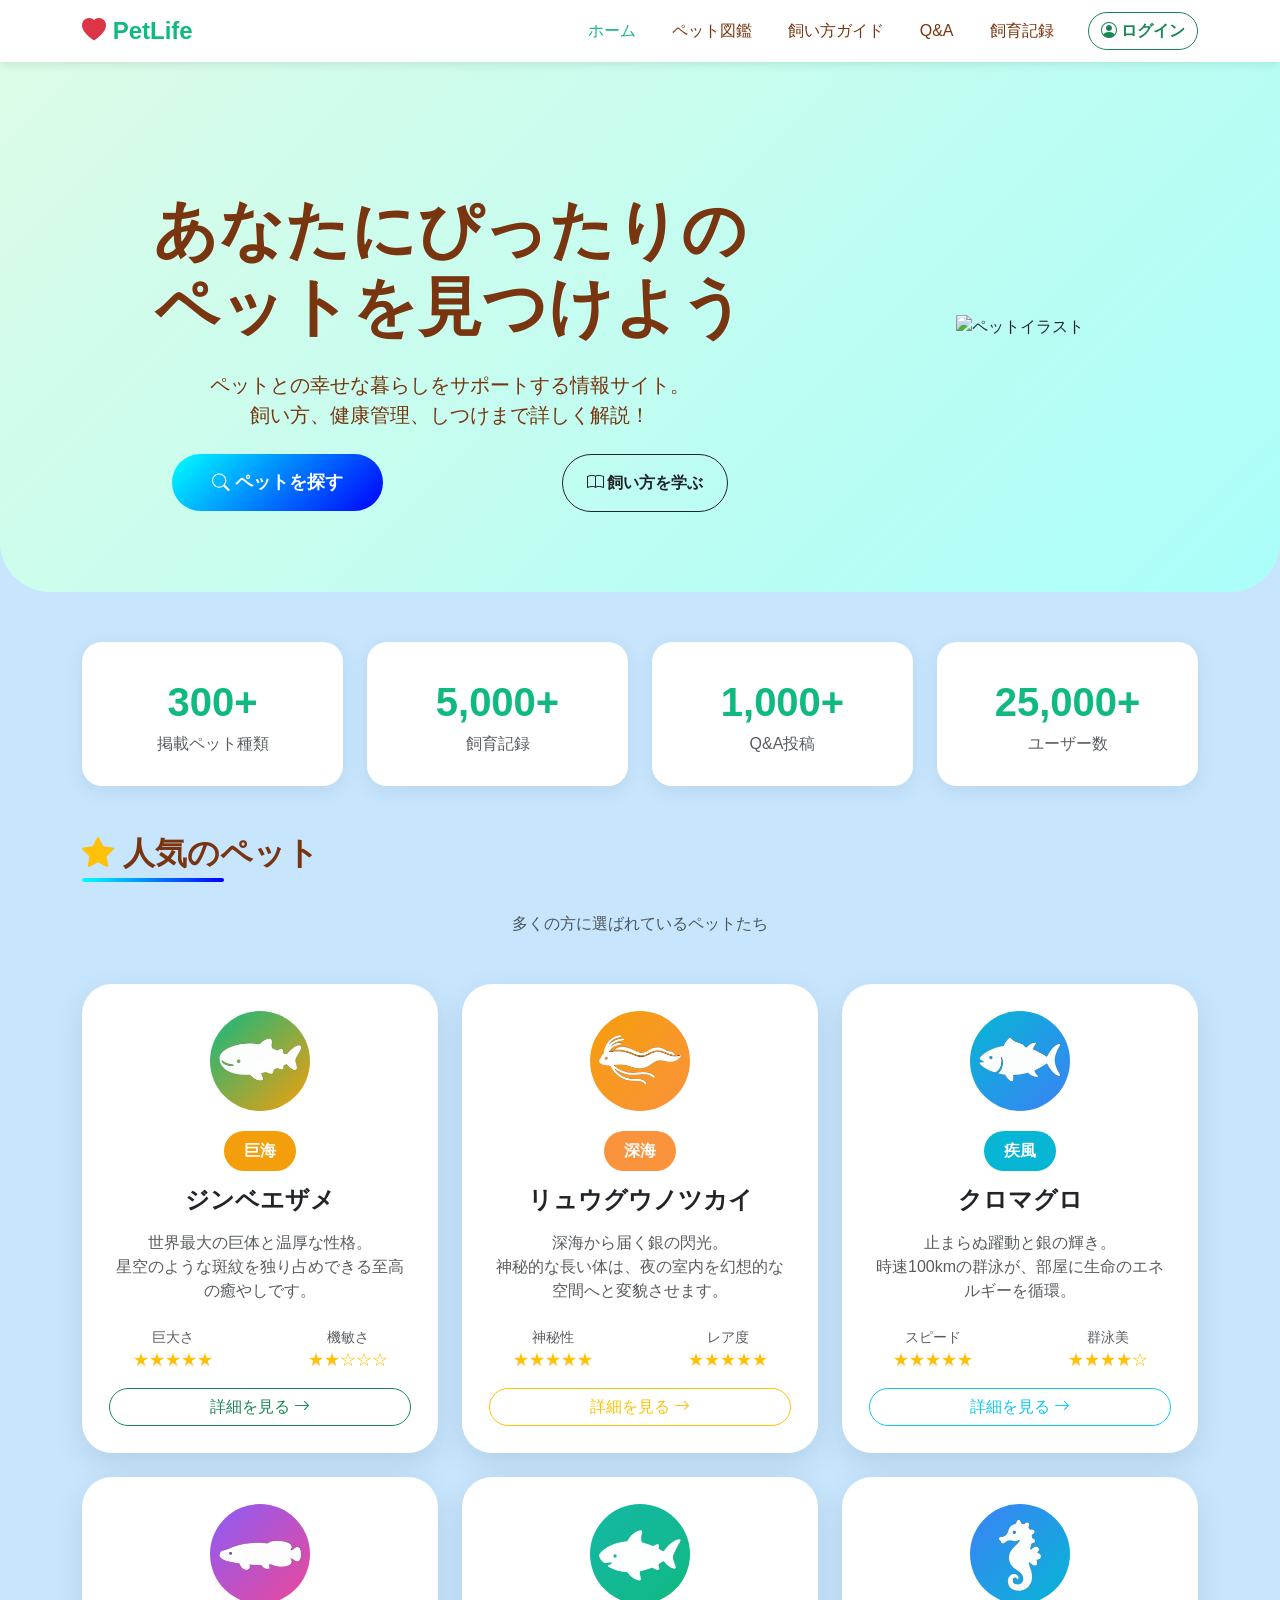
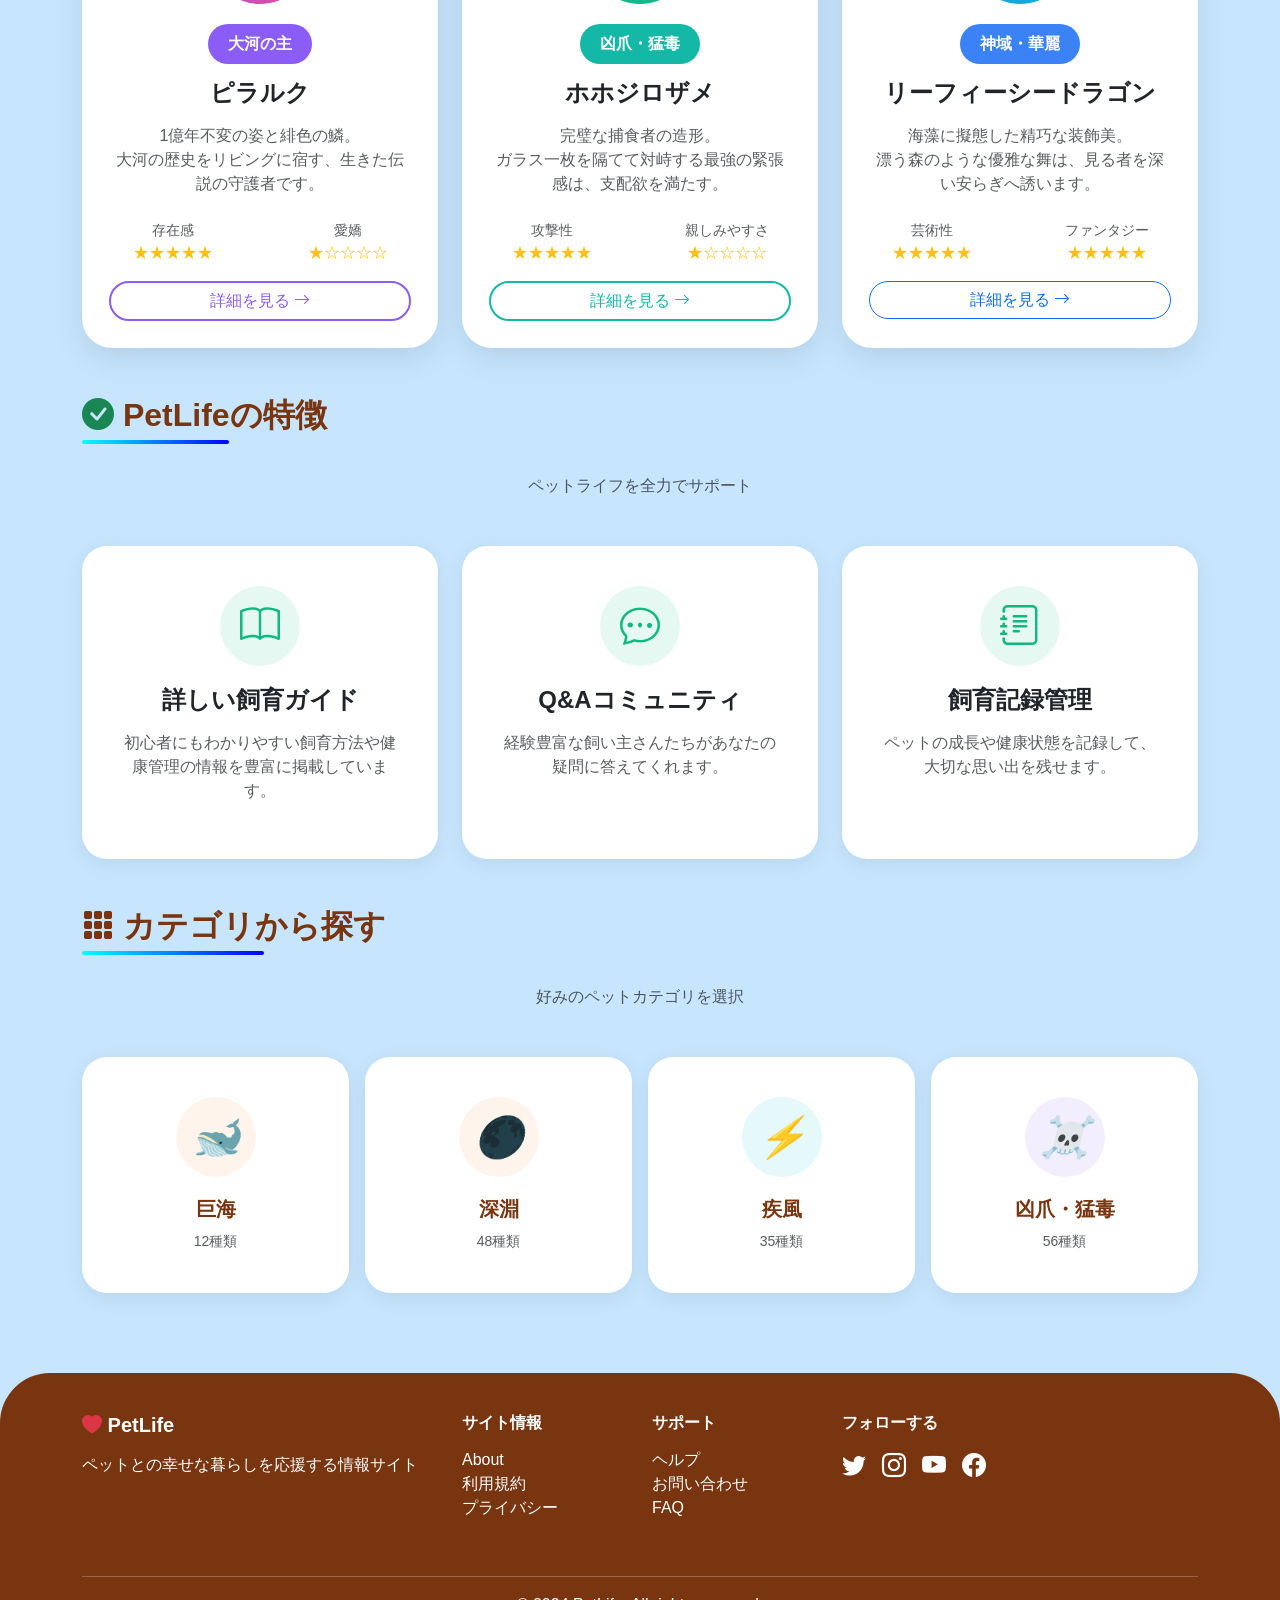
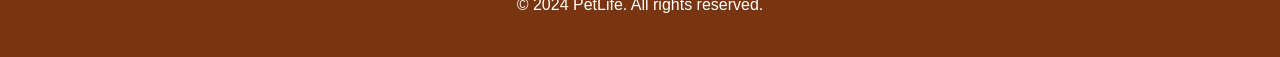
==== commit f39b27f9: "画像の追加、indexの仮完成" ====
--- a/index.html
+++ b/index.html
@@ -33,6 +33,11 @@
             transition: all 0.3s ease;
             height: 100%;
             border: 3px solid transparent;
+        }
+
+        img {
+            width: 100% ;
+            height: auto ;
         }
         
         .pet-card:hover {
@@ -237,25 +242,25 @@
         <div class="row g-4 mb-5">
             <div class="col-md-3">
                 <div class="stats-box">
-                    <div class="stats-number">500+</div>
+                    <div class="stats-number">300+</div>
                     <p class="text-muted mb-0">掲載ペット種類</p>
                 </div>
             </div>
             <div class="col-md-3">
                 <div class="stats-box">
-                    <div class="stats-number">10,000+</div>
+                    <div class="stats-number">5,000+</div>
                     <p class="text-muted mb-0">飼育記録</p>
                 </div>
             </div>
             <div class="col-md-3">
                 <div class="stats-box">
-                    <div class="stats-number">3,000+</div>
+                    <div class="stats-number">1,000+</div>
                     <p class="text-muted mb-0">Q&A投稿</p>
                 </div>
             </div>
             <div class="col-md-3">
                 <div class="stats-box">
-                    <div class="stats-number">50,000+</div>
+                    <div class="stats-number">25,000+</div>
                     <p class="text-muted mb-0">ユーザー数</p>
                 </div>
             </div>
@@ -274,22 +279,22 @@
                      ひとつ下げてそれぞれにmarginをつけ、星のdivクラスからはつけない -->
                     <div class="pet-card py-4">
                         <div class="pet-icon mx-$spacer*2">
-                            <i class="bi bi-emoji-smile"></i>
+                            <img src="./img/ジンベエザメ.png" alt="ジンベエザメ">
                         </div>
                         <div class="text-center">
-                            <span class="category-badge">犬</span>
-                            <h4 class="fw-bold mb-3 mx-4">柴犬</h4>
+                            <span class="category-badge">巨海</span>
+                            <h4 class="fw-bold mb-3 mx-4">ジンベエザメ</h4>
                             <p class="text-muted mb-4 mx-4">
-                                日本原産の愛らしい犬種。忠実で賢く、家族思いの性格が魅力です。
+                                世界最大の巨体と温厚な性格。<br>星空のような斑紋を独り占めできる至高の癒やしです。
                             </p>
                             <div class="d-flex justify-content-around mb-3">
                                 <div>
-                                    <small class="text-muted d-block">飼いやすさ</small>
-                                    <div class="text-warning">★★★★☆</div>
-                                </div>
-                                <div>
-                                    <small class="text-muted d-block">人気度</small>
-                                    <div class="text-warning">★★★★★</div>
+                                    <small class="text-muted d-block">巨大さ</small>
+                                    <div class="text-warning">★★★★★</div>
+                                </div>
+                                <div>
+                                    <small class="text-muted d-block">機敏さ</small>
+                                    <div class="text-warning">★★☆☆☆</div>
                                 </div>
                             </div>
                             <div class="mx-4">
@@ -307,21 +312,21 @@
                 <div class="col-md-4">
                     <div class="pet-card py-4">
                         <div class="pet-icon" style="background: linear-gradient(135deg, #f59e0b, #fb923c);">
-                            <i class="bi bi-emoji-heart-eyes"></i>
+                            <img src="./img/リュウグウノツカイ.png" alt="リュウグウノツカイ">
                         </div>
                         <div class="text-center">
-                            <span class="category-badge" style="background: #fb923c;">猫</span>
-                            <h4 class="fw-bold mb-3 mx-4">アメリカンショートヘア</h4>
+                            <span class="category-badge" style="background: #fb923c;">深海</span>
+                            <h4 class="fw-bold mb-3 mx-4">リュウグウノツカイ</h4>
                             <p class="text-muted mb-4 mx-4">
-                                人懐っこく遊び好きな性格。初心者にもおすすめの猫種です。
+                                深海から届く銀の閃光。<br>神秘的な長い体は、夜の室内を幻想的な空間へと変貌させます。
                             </p>
                             <div class="d-flex justify-content-around mb-3">
                                 <div>
-                                    <small class="text-muted d-block">飼いやすさ</small>
-                                    <div class="text-warning">★★★★★</div>
-                                </div>
-                                <div>
-                                    <small class="text-muted d-block">人気度</small>
+                                    <small class="text-muted d-block">神秘性</small>
+                                    <div class="text-warning">★★★★★</div>
+                                </div>
+                                <div>
+                                    <small class="text-muted d-block">レア度</small>
                                     <div class="text-warning">★★★★★</div>
                                 </div>
                             </div>
@@ -337,21 +342,21 @@
                 <div class="col-md-4">
                     <div class="pet-card py-4">
                         <div class="pet-icon" style="background: linear-gradient(135deg, #06b6d4, #3b82f6);">
-                            <i class="bi bi-droplet-fill"></i>
+                            <img src="./img/クロマグロ.png" alt="クロマグロ">
                         </div>
                         <div class="text-center">
-                            <span class="category-badge" style="background: #06b6d4;">小動物</span>
-                            <h4 class="fw-bold mb-3 mx-4">ハムスター</h4>
+                            <span class="category-badge" style="background: #06b6d4;">疾風</span>
+                            <h4 class="fw-bold mb-3 mx-4">クロマグロ</h4>
                             <p class="text-muted mb-4 mx-4">
-                                小さくて可愛らしいペット。省スペースで飼育できるのが魅力。
+                                止まらぬ躍動と銀の輝き。<br>時速100kmの群泳が、部屋に生命のエネルギーを循環。
                             </p>
                             <div class="d-flex justify-content-around mb-3">
                                 <div>
-                                    <small class="text-muted d-block">飼いやすさ</small>
-                                    <div class="text-warning">★★★★★</div>
-                                </div>
-                                <div>
-                                    <small class="text-muted d-block">人気度</small>
+                                    <small class="text-muted d-block">スピード</small>
+                                    <div class="text-warning">★★★★★</div>
+                                </div>
+                                <div>
+                                    <small class="text-muted d-block">群泳美</small>
                                     <div class="text-warning">★★★★☆</div>
                                 </div>
                             </div>
@@ -367,22 +372,22 @@
                 <div class="col-md-4">
                     <div class="pet-card py-4">
                         <div class="pet-icon" style="background: linear-gradient(135deg, #8b5cf6, #ec4899);">
-                            <i class="bi bi-feather"></i>
+                            <img src="./img/ピラルク.png" alt="ピラルク">
                         </div>
                         <div class="text-center">
-                            <span class="category-badge" style="background: #8b5cf6;">鳥類</span>
-                            <h4 class="fw-bold mb-3 mx-4">セキセイインコ</h4>
+                            <span class="category-badge" style="background: #8b5cf6;">大河の主</span>
+                            <h4 class="fw-bold mb-3 mx-4">ピラルク</h4>
                             <p class="text-muted mb-4 mx-4">
-                                おしゃべり好きで人懐っこい小鳥。カラフルな羽が美しい。
+                                1億年不変の姿と緋色の鱗。<br>大河の歴史をリビングに宿す、生きた伝説の守護者です。
                             </p>
                             <div class="d-flex justify-content-around mb-3">
                                 <div>
-                                    <small class="text-muted d-block">飼いやすさ</small>
-                                    <div class="text-warning">★★★★☆</div>
-                                </div>
-                                <div>
-                                    <small class="text-muted d-block">人気度</small>
-                                    <div class="text-warning">★★★★☆</div>
+                                    <small class="text-muted d-block">存在感</small>
+                                    <div class="text-warning">★★★★★</div>
+                                </div>
+                                <div>
+                                    <small class="text-muted d-block">愛嬌</small>
+                                    <div class="text-warning">★☆☆☆☆</div>
                                 </div>
                             </div>
                             <div class="mx-4">
@@ -397,22 +402,22 @@
                 <div class="col-md-4">
                     <div class="pet-card py-4">
                         <div class="pet-icon" style="background: linear-gradient(135deg, #14b8a6, #10b981);">
-                            <i class="bi bi-water"></i>
+                            <img src="img/ホホジロザメ.png" alt="ホホジロザメ">
                         </div>
                         <div class="text-center">
-                            <span class="category-badge" style="background: #14b8a6;">爬虫類</span>
-                            <h4 class="fw-bold mb-3 mx-4">ヒョウモントカゲモドキ</h4>
+                            <span class="category-badge" style="background: #14b8a6;">凶爪・猛毒</span>
+                            <h4 class="fw-bold mb-3 mx-4">ホホジロザメ</h4>
                             <p class="text-muted mb-4 mx-4">
-                                飼育しやすい爬虫類として人気。穏やかな性格で可愛らしい。
+                                完璧な捕食者の造形。<br>ガラス一枚を隔てて対峙する最強の緊張感は、支配欲を満たす。
                             </p>
                             <div class="d-flex justify-content-around mb-3">
                                 <div>
-                                    <small class="text-muted d-block">飼いやすさ</small>
-                                    <div class="text-warning">★★★★☆</div>
-                                </div>
-                                <div>
-                                    <small class="text-muted d-block">人気度</small>
-                                    <div class="text-warning">★★★☆☆</div>
+                                    <small class="text-muted d-block">攻撃性</small>
+                                    <div class="text-warning">★★★★★</div>
+                                </div>
+                                <div>
+                                    <small class="text-muted d-block">親しみやすさ</small>
+                                    <div class="text-warning">★☆☆☆☆</div>
                                 </div>
                             </div>
                             <div class="mx-4">
@@ -427,22 +432,22 @@
                 <div class="col-md-4">
                     <div class="pet-card py-4">
                         <div class="pet-icon" style="background: linear-gradient(135deg, #3b82f6, #06b6d4);">
-                            <i class="bi bi-diagram-3-fill"></i>
+                            <img src="./img/タツノオトシゴ.png" alt="リーフィーシードラゴン">
                         </div>
                         <div class="text-center">
-                            <span class="category-badge" style="background: #3b82f6;">魚類</span>
-                            <h4 class="fw-bold mb-3 mx-4">金魚</h4>
+                            <span class="category-badge" style="background: #3b82f6;">神域・華麗</span>
+                            <h4 class="fw-bold mb-3 mx-4">リーフィーシードラゴン</h4>
                             <p class="text-muted mb-4 mx-4">
-                                日本の伝統的な観賞魚。優雅な泳ぎと美しい姿が魅力的。
+                                海藻に擬態した精巧な装飾美。<br>漂う森のような優雅な舞は、見る者を深い安らぎへ誘います。
                             </p>
                             <div class="d-flex justify-content-around mb-3">
                                 <div>
-                                    <small class="text-muted d-block">飼いやすさ</small>
-                                    <div class="text-warning">★★★★☆</div>
-                                </div>
-                                <div>
-                                    <small class="text-muted d-block">人気度</small>
-                                    <div class="text-warning">★★★★☆</div>
+                                    <small class="text-muted d-block">芸術性</small>
+                                    <div class="text-warning">★★★★★</div>
+                                </div>
+                                <div>
+                                    <small class="text-muted d-block">ファンタジー</small>
+                                    <div class="text-warning">★★★★★</div>
                                 </div>
                             </div>
                             <div class="mx-4">
@@ -512,10 +517,10 @@
                     <a href="#" class="text-decoration-none">
                         <div class="feature-card">
                             <div class="feature-icon" style="background: rgba(251, 146, 60, 0.1); color: var(--secondary-color);">
-                                <i class="bi bi-heart-fill"></i>
-                            </div>
-                            <h5 class="fw-bold" style="color: var(--brown-color);">犬</h5>
-                            <small class="text-muted">120種類</small>
+                                <i class="bi">🐋</i>
+                            </div>
+                            <h5 class="fw-bold" style="color: var(--brown-color);">巨海</h5>
+                            <small class="text-muted">12種類</small>
                         </div>
                     </a>
                 </div>
@@ -523,10 +528,10 @@
                     <a href="#" class="text-decoration-none">
                         <div class="feature-card">
                             <div class="feature-icon" style="background: rgba(251, 146, 60, 0.1); color: #fb923c;">
-                                <i class="bi bi-balloon-heart"></i>
-                            </div>
-                            <h5 class="fw-bold" style="color: var(--brown-color);">猫</h5>
-                            <small class="text-muted">80種類</small>
+                                <i class="bi">🌑</i>
+                            </div>
+                            <h5 class="fw-bold" style="color: var(--brown-color);">深淵</h5>
+                            <small class="text-muted">48種類</small>
                         </div>
                     </a>
                 </div>
@@ -534,10 +539,10 @@
                     <a href="#" class="text-decoration-none">
                         <div class="feature-card">
                             <div class="feature-icon" style="background: rgba(6, 182, 212, 0.1); color: #06b6d4;">
-                                <i class="bi bi-brightness-alt-high"></i>
-                            </div>
-                            <h5 class="fw-bold" style="color: var(--brown-color);">小動物</h5>
-                            <small class="text-muted">45種類</small>
+                                <i class="bi">⚡</i>
+                            </div>
+                            <h5 class="fw-bold" style="color: var(--brown-color);">疾風</h5>
+                            <small class="text-muted">35種類</small>
                         </div>
                     </a>
                 </div>
@@ -545,10 +550,10 @@
                     <a href="#" class="text-decoration-none">
                         <div class="feature-card">
                             <div class="feature-icon" style="background: rgba(139, 92, 246, 0.1); color: #8b5cf6;">
-                                <i class="bi bi-cloud"></i>
-                            </div>
-                            <h5 class="fw-bold" style="color: var(--brown-color);">鳥類</h5>
-                            <small class="text-muted">35種類</small>
+                                <i class="bi">☠️</i>
+                            </div>
+                            <h5 class="fw-bold" style="color: var(--brown-color);">凶爪・猛毒</h5>
+                            <small class="text-muted">56種類</small>
                         </div>
                     </a>
                 </div>
--- a/style.css
+++ b/style.css
@@ -5,6 +5,7 @@
     --accent-color: #fb923c;
     --brown-color: #78350f;
 }
+
 
 body {
     font-family: 'Segoe UI', Tahoma, Geneva, Verdana, sans-serif;
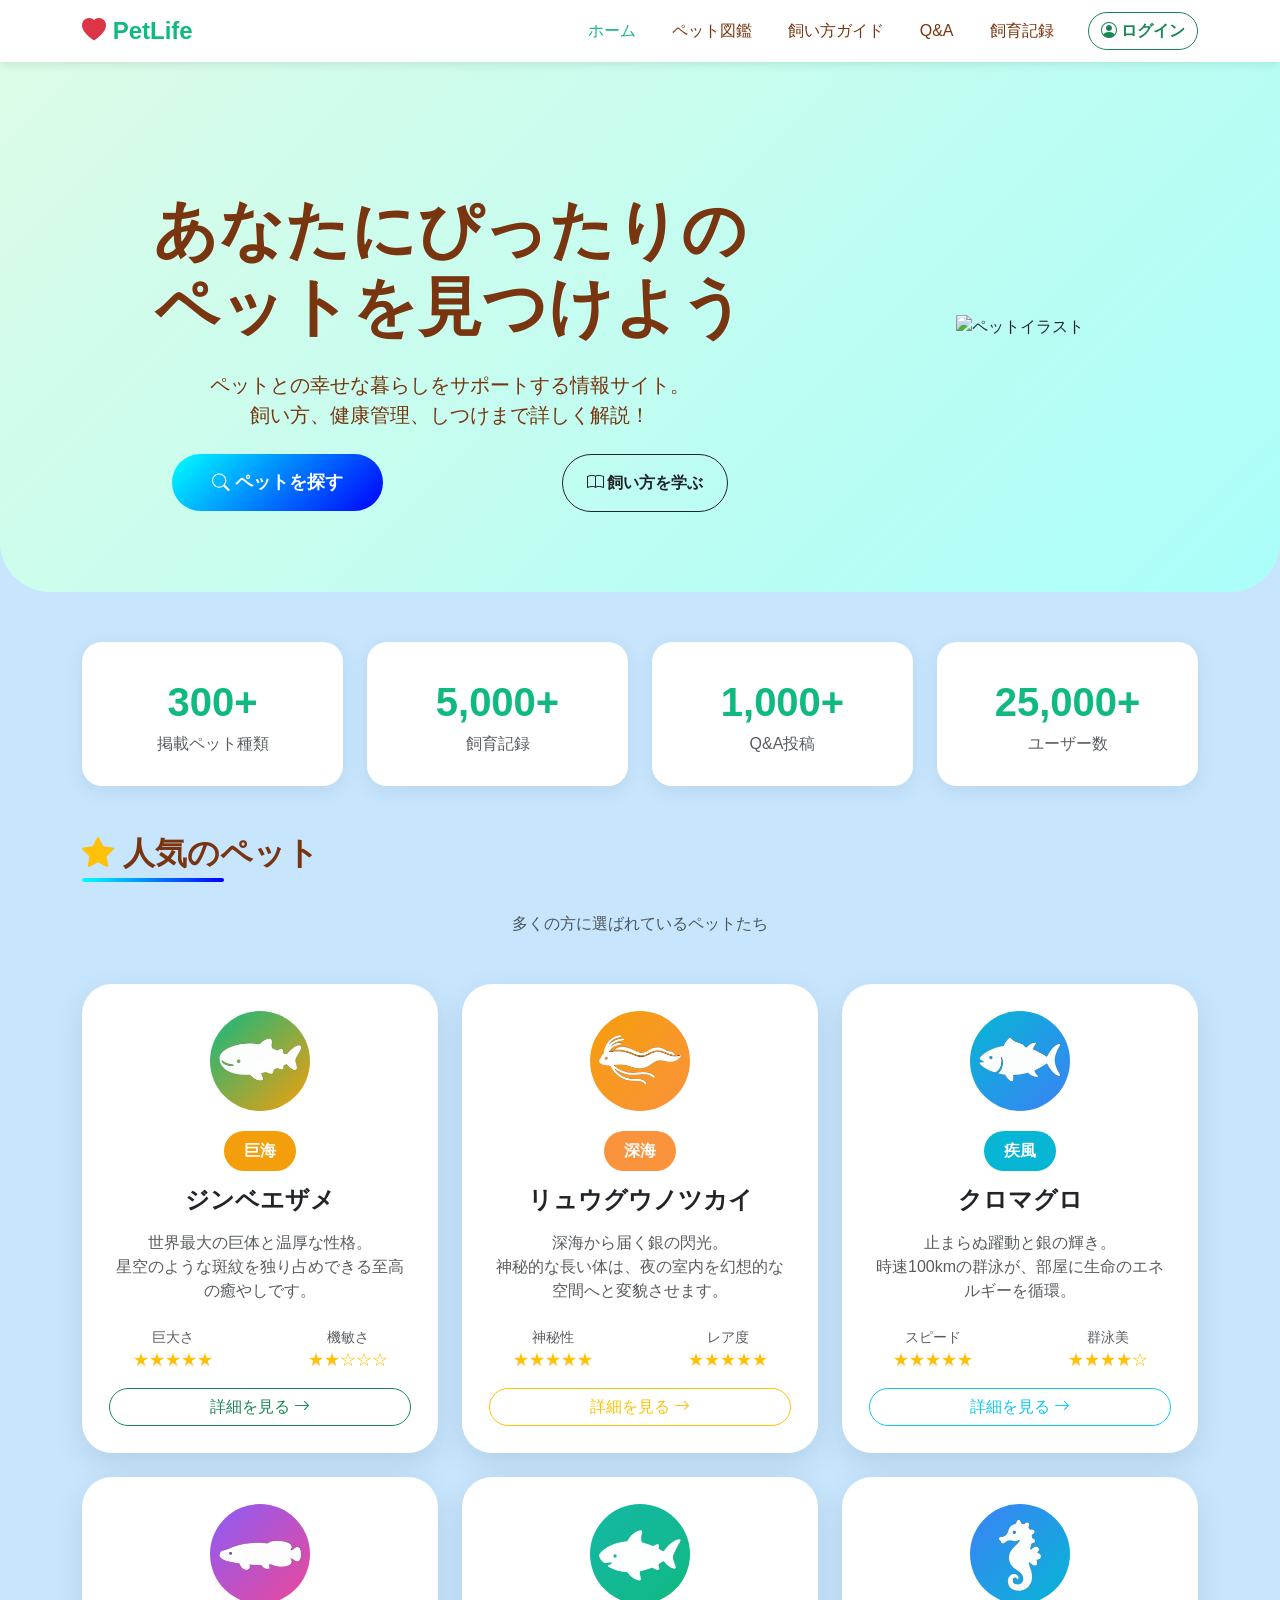
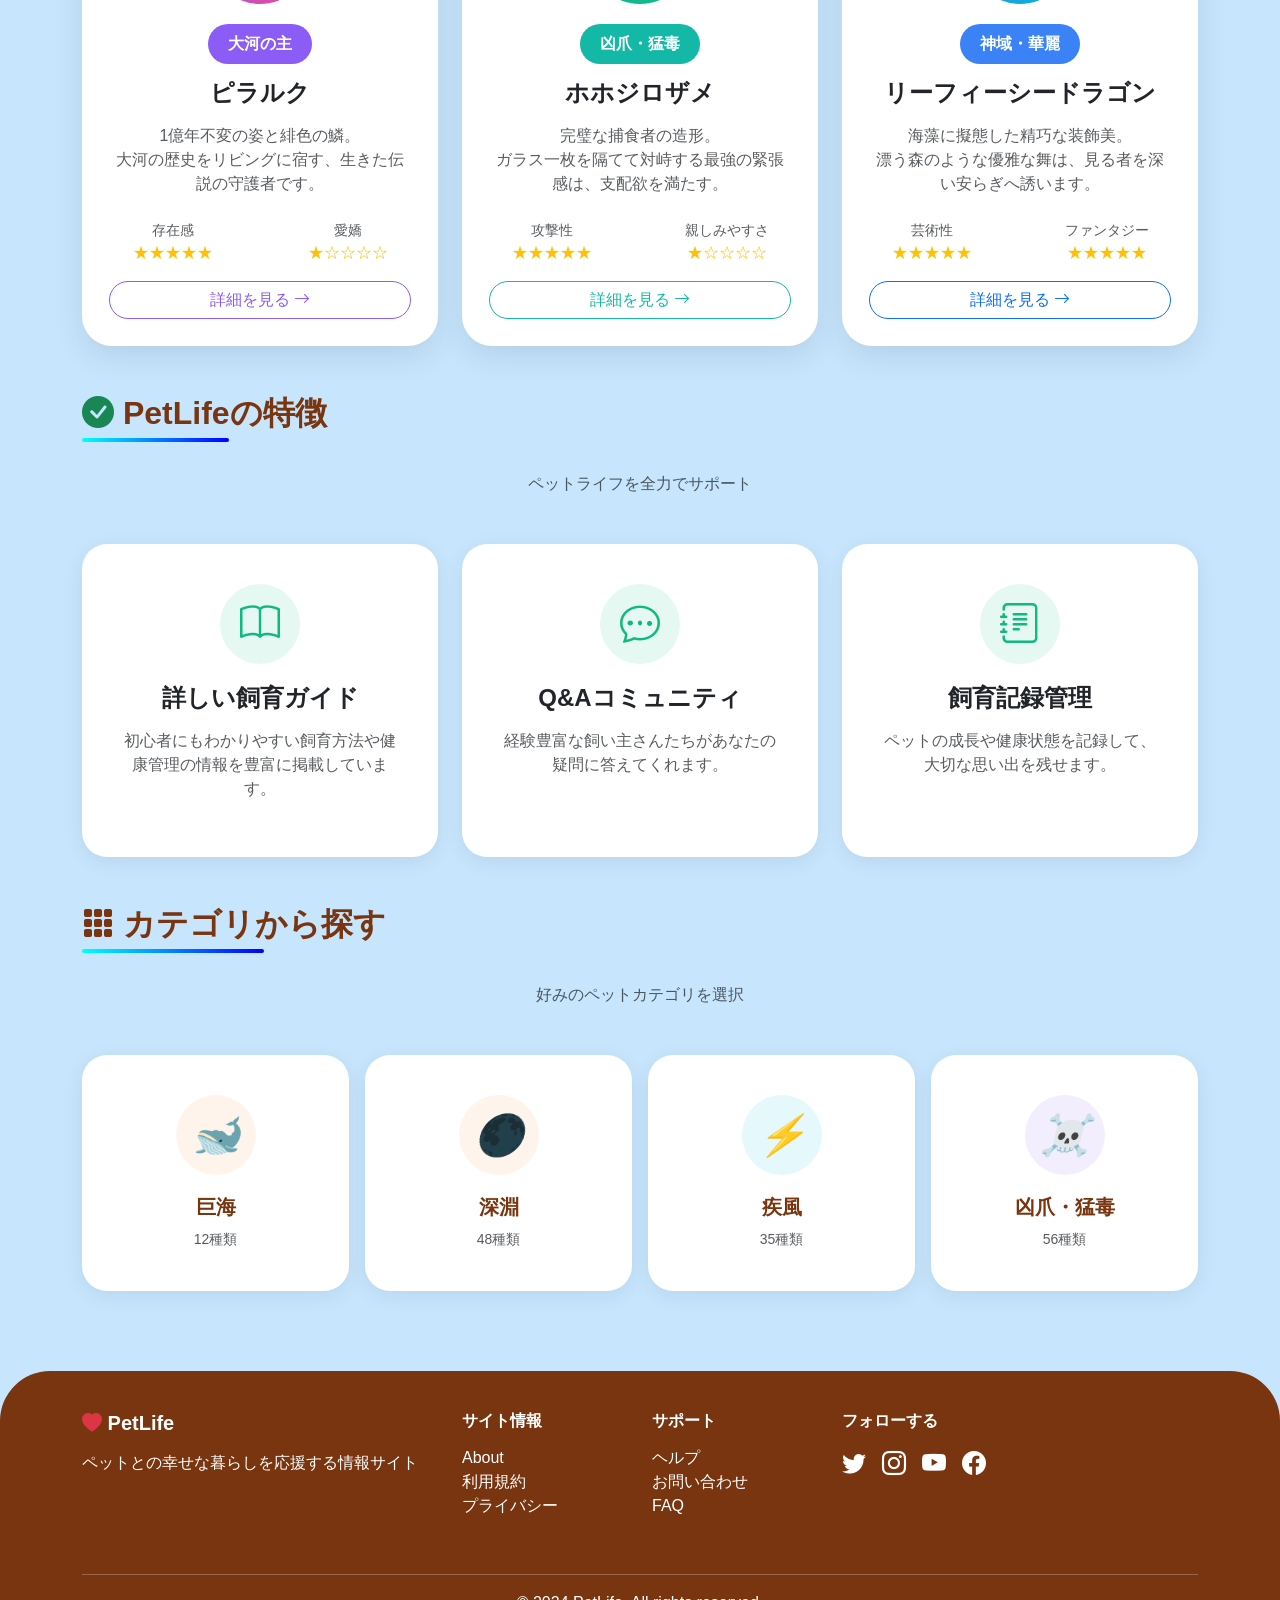
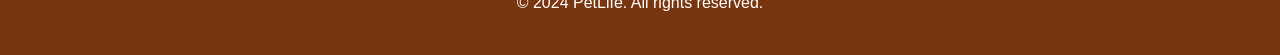
==== commit 3a3540df: "「詳細を見る」ボタンの縁が揃っていない点の修正" ====
--- a/index.html
+++ b/index.html
@@ -391,7 +391,7 @@
                                 </div>
                             </div>
                             <div class="mx-4">
-                                <button class="btn rounded-pill w-100 btn_color_8b5cf6" style="border: 2px solid #8b5cf6; color: #8b5cf6;">
+                                <button class="btn rounded-pill w-100 btn_color_8b5cf6" style="border: 1px solid #8b5cf6; color: #8b5cf6;">
                                     詳細を見る <i class="bi bi-arrow-right"></i>
                                 </div>
                             </button>
@@ -421,7 +421,7 @@
                                 </div>
                             </div>
                             <div class="mx-4">
-                                <button class="btn rounded-pill w-100 btn_color_14b8a6" style="border: 2px solid #14b8a6; color: #14b8a6;">
+                                <button class="btn rounded-pill w-100 btn_color_14b8a6" style="border: 1px solid #14b8a6; color: #14b8a6;">
                                     詳細を見る <i class="bi bi-arrow-right"></i>
                                 </button>
                             </div>
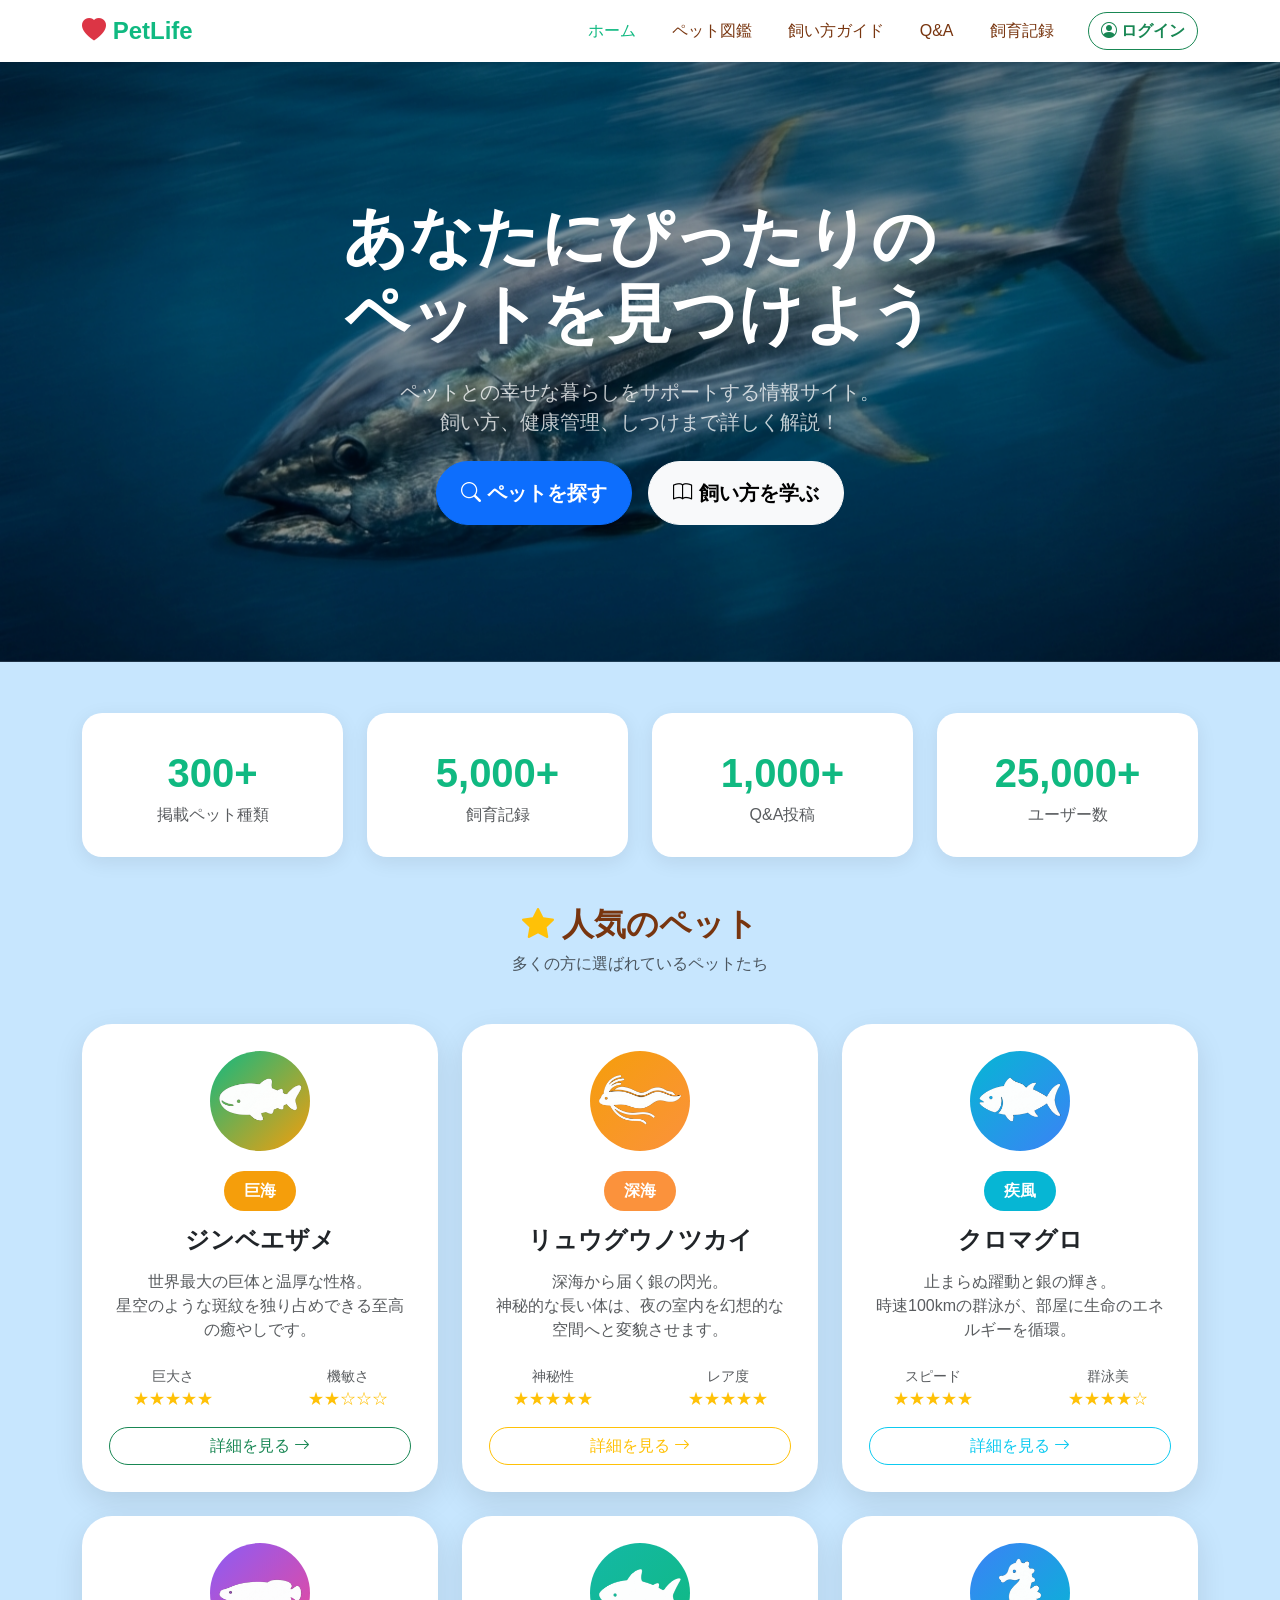
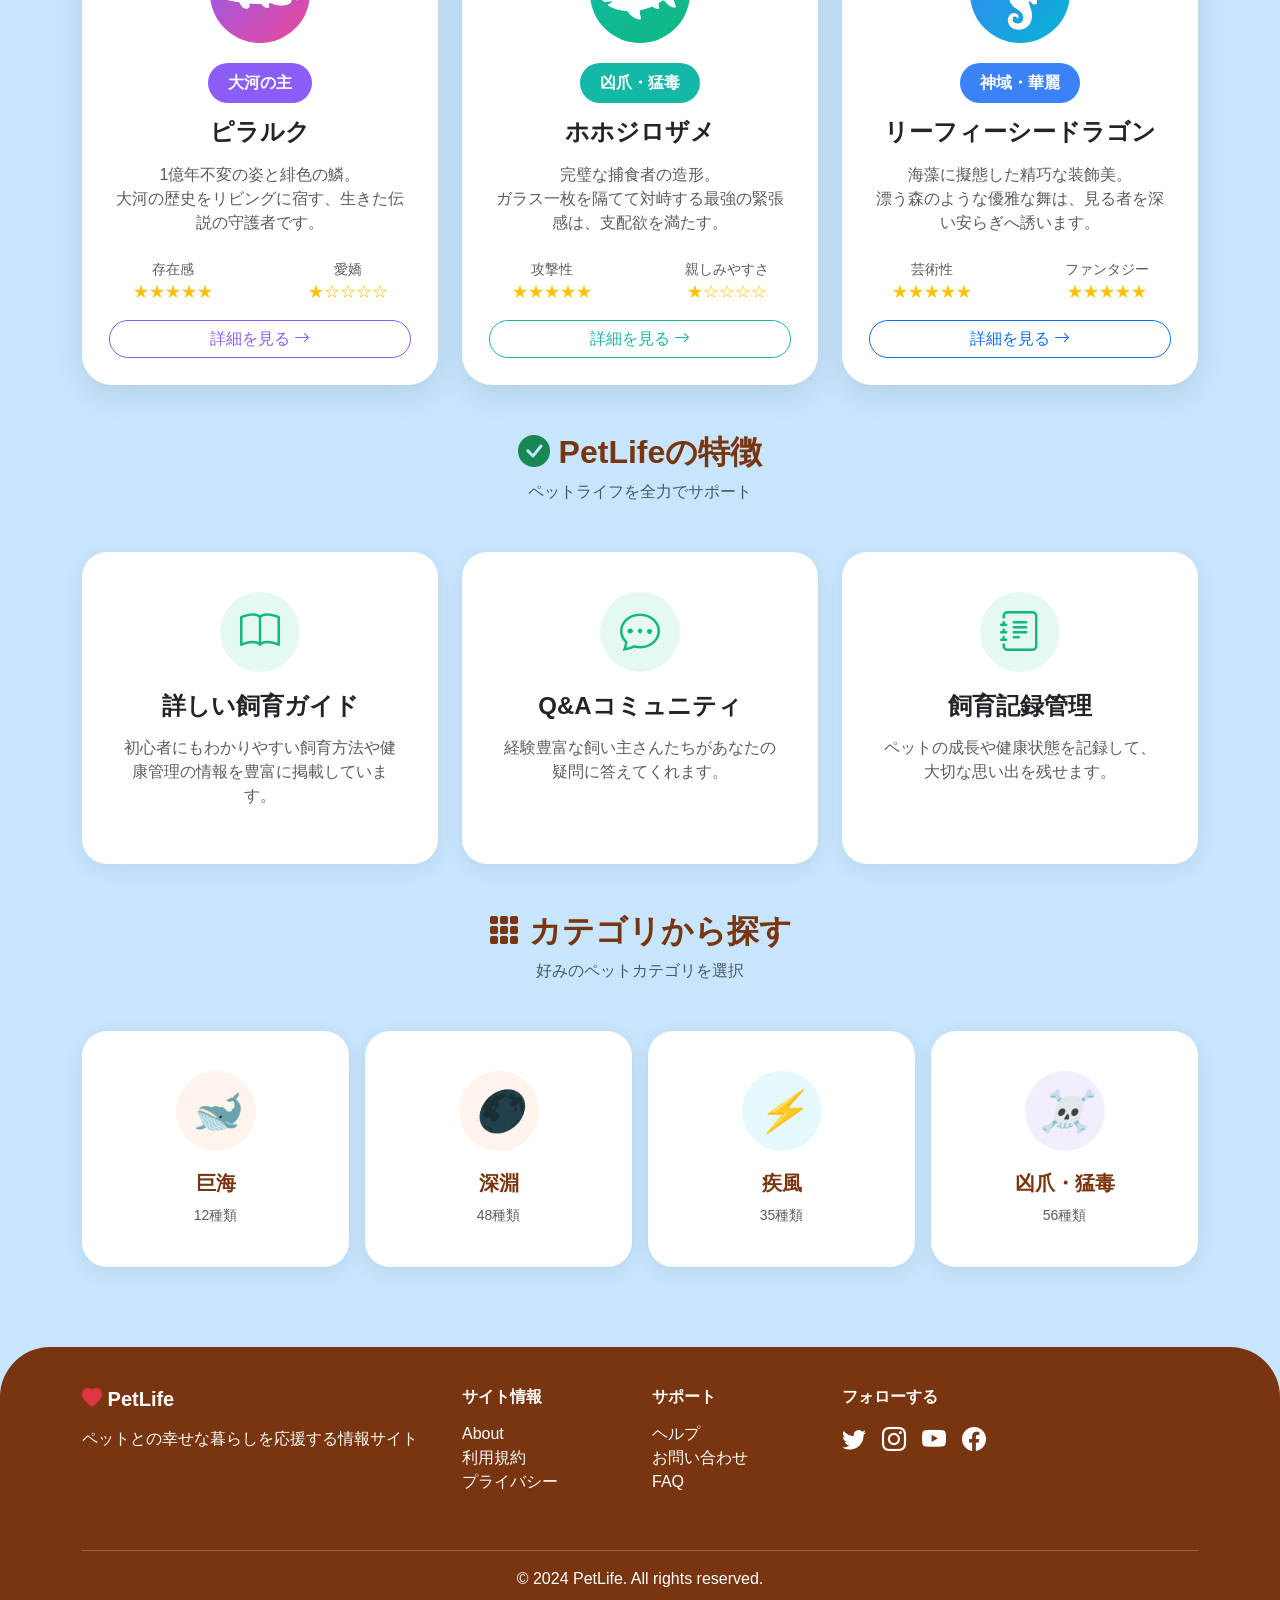
==== commit f32ace32: "ヒーローセクションを画像が流れる背景に変更" ====
--- a/index.html
+++ b/index.html
@@ -1,5 +1,6 @@
 <!DOCTYPE html>
 <html lang="ja">
+
 <head>
     <meta charset="UTF-8">
     <meta name="viewport" content="width=device-width, initial-scale=1.0">
@@ -8,44 +9,50 @@
     <link rel="stylesheet" href="https://cdn.jsdelivr.net/npm/bootstrap-icons@1.11.0/font/bootstrap-icons.css">
     <style>
         .hero-section {
-            background: linear-gradient(135deg, #dcfce7 0%, #aafefa 100%);
-            padding: 80px 0;
-            border-radius: 0 0 50px 50px;
-            margin-bottom: 50px;
-        }
-        
+            position: relative;
+            width: 100%;
+            min-height: 600px;
+            margin-bottom: 4%;
+        }
         .hero-image {
             width: 100%;
             max-width: 500px;
             animation: float 3s ease-in-out infinite;
         }
-        
+
         @keyframes float {
-            0%, 100% { transform: translateY(0px); }
-            50% { transform: translateY(-20px); }
-        }
-        
+
+            0%,
+            100% {
+                transform: translateY(0px);
+            }
+
+            50% {
+                transform: translateY(-20px);
+            }
+        }
+
         .pet-card {
             background: white;
             border-radius: 30px;
             /* padding: 30px; */
-            box-shadow: 0 10px 30px rgba(0,0,0,0.1);
+            box-shadow: 0 10px 30px rgba(0, 0, 0, 0.1);
             transition: all 0.3s ease;
             height: 100%;
             border: 3px solid transparent;
         }
 
         img {
-            width: 100% ;
-            height: auto ;
-        }
-        
+            width: 100%;
+            height: auto;
+        }
+
         .pet-card:hover {
             transform: translateY(-10px);
-            box-shadow: 0 20px 40px rgba(0,0,0,0.15);
+            box-shadow: 0 20px 40px rgba(0, 0, 0, 0.15);
             border-color: var(--primary-color);
         }
-        
+
         .pet-icon {
             width: 100px;
             height: 100px;
@@ -58,7 +65,7 @@
             margin: 0 auto 20px;
             color: white;
         }
-        
+
         .category-badge {
             background: var(--secondary-color);
             color: white;
@@ -68,16 +75,16 @@
             display: inline-block;
             margin-bottom: 15px;
         }
-        
+
         .feature-card {
             background: white;
             border-radius: 25px;
             padding: 40px;
             text-align: center;
-            box-shadow: 0 5px 20px rgba(0,0,0,0.08);
+            box-shadow: 0 5px 20px rgba(0, 0, 0, 0.08);
             height: 100%;
         }
-        
+
         .feature-icon {
             width: 80px;
             height: 80px;
@@ -90,7 +97,7 @@
             color: var(--primary-color);
             margin: 0 auto 20px;
         }
-        
+
         .btn-primary-custom {
             background: linear-gradient(135deg, aqua, blue);
             border: none;
@@ -101,69 +108,62 @@
             font-size: 1.1rem;
             transition: all 0.3s ease;
         }
-        
+
         .btn-primary-custom:hover {
             transform: translateY(-3px);
             box-shadow: 0 10px 25px rgba(16, 185, 129, 0.3);
         }
-        
-        .section-title {
-            position: relative;
-            display: inline-block;
-            margin-bottom: 40px;
-        }
-        
-        .section-title::after {
-            content: '';
-            position: absolute;
-            bottom: -10px;
-            left: 0;
-            width: 60%;
-            height: 4px;
-            background: linear-gradient(90deg, aqua, blue);
-            border-radius: 2px;
-        }
-        
+
+
+
+        .object-fit-cover {
+            object-fit: cover;
+        }
+
         .stats-box {
             background: white;
             border-radius: 20px;
             /* 文字がはみ出る時があるので横paddinigを撤廃 */
-            padding: 30px 0 ;
-            text-align: center ;
-            box-shadow: 0 5px 20px rgba(0,0,0,0.08);
-        }
-        
+            padding: 30px 0;
+            text-align: center;
+            box-shadow: 0 5px 20px rgba(0, 0, 0, 0.08);
+        }
+
         .stats-number {
             font-size: 2.5rem;
             font-weight: bold;
-            margin: auto ;
+            margin: auto;
             color: var(--primary-color);
+
             /* md範囲で文字がはみでるため、サイズを下げる */
             @media screen and (min-width:768px) and (max-width:992px) {
-                font-size: 2rem ;
+                font-size: 2rem;
             }
         }
 
         /* ヒーローセクション内のボタンに追加、名前は変更予定 */
-        div a.tmp{
-            margin: auto ;
-        }
+        div a.tmp {
+            margin: auto;
+        }
+
         /* hover:bootstrapに色がないため、ホバー時の動きが無いものに追加する */
         /* active:クリック時に点滅してしまうのでそこの解消 */
-        button.btn_color_8b5cf6:hover , button.btn_color_8b5cf6:active{
-            background-color: #8b5cf6!important ;
+        button.btn_color_8b5cf6:hover,
+        button.btn_color_8b5cf6:active {
+            background-color: #8b5cf6 !important;
             /* 優先順位をこちら優先にする方法がわからないので強制的にする */
-            color: white!important ;
-        }
-
-        button.btn_color_14b8a6:hover , button.btn_color_14b8a6:active {
-            background-color: #14b8a6!important ;
-            color: white!important ;
-        }
-
+            color: white !important;
+        }
+
+        button.btn_color_14b8a6:hover,
+        button.btn_color_14b8a6:active {
+            background-color: #14b8a6 !important;
+            color: white !important;
+        }
     </style>
     <link rel="stylesheet" href="./style.css">
 </head>
+
 <body>
     <!-- ナビゲーションバー -->
     <nav class="navbar navbar-expand-lg sticky-top">
@@ -201,37 +201,67 @@
     </nav>
 
     <!-- ヒーローセクション -->
-    <div class="hero-section">
-        <div class="container">
-            <!-- 横px数によって画像と文字の水平順序を変える -->
-            <div class="row align-items-center">
-                <div class="col-lg-8 mb-5 mb-lg-0 order-lg-first order-last" style="margin-top: 50px;">
-                    <!-- 文字を中央揃えに変更 -->
-                    <h1 class="display-3 fw-bold mb-4" style="color: var(--brown-color); text-align: center ;">
-                        あなたにぴったりの<br>
+    <div class="hero-section position-relative overflow-hidden">
+
+        <div id="heroCarousel" class="carousel slide carousel-fade position-absolute top-0 start-0 w-100 h-100"
+            data-bs-ride="carousel" data-bs-interval="3000">
+            <div class="carousel-inner w-100 h-100">
+                <div class="carousel-item w-100 h-100 active">
+                    <img src="./img/クロマグロ_Gemini.png" class="d-block w-100 h-100 object-fit-cover" alt="背景画像1">
+                </div>
+                <div class="carousel-item w-100 h-100">
+                    <img src="./img/ジンベエザメ_Gemini.png" class="d-block w-100 h-100 object-fit-cover" alt="背景画像2">
+                </div>
+                <div class="carousel-item w-100 h-100">
+                    <img src="./img/デメニギス_Gemini.png" class="d-block w-100 h-100 object-fit-cover" alt="背景画像3">
+                </div>
+                <div class="carousel-item w-100 h-100">
+                    <img src="./img/ニシカジキ_Gemini.png" class="d-block w-100 h-100 object-fit-cover" alt="背景画像4">
+                </div>
+                <div class="carousel-item w-100 h-100">
+                    <img src="./img/ピラルク_Genimi.png" class="d-block w-100 h-100 object-fit-cover" alt="背景画像5">
+                </div>
+                <div class="carousel-item w-100 h-100">
+                    <img src="./img/ホホジロザメ_Gemini.png" class="d-block w-100 h-100 object-fit-cover" alt="背景画像6">
+                </div>
+                <div class="carousel-item w-100 h-100">
+                    <img src="./img/マンボウ_Gemini.png" class="d-block w-100 h-100 object-fit-cover" alt="背景画像7">
+                </div>
+                <div class="carousel-item w-100 h-100">
+                    <img src="./img/リュウグウノツカイ_Gemini.png" class="d-block w-100 h-100 object-fit-cover" alt="背景画像8">
+                </div>
+                <div class="carousel-item w-100 h-100">
+                    <img src="./img/リーフィーシードラゴン_Gemini.png" class="d-block w-100 h-100 object-fit-cover" alt="背景画像9">
+                </div>
+            </div>
+        </div>
+
+        <div class="position-absolute top-0 start-0 w-100 h-100" style="background: rgba(0,0,0,0.4); z-index: 1;"></div>
+        <div class="container position-relative" style="z-index: 2;">
+            <div class="row justify-content-center align-items-center" style="min-height: 600px;">
+                <div class="col-lg-8 text-center">
+
+                    <h1 class="display-3 fw-bold mb-4 text-white"> あなたにぴったりの<br>
                         ペットを見つけよう
                     </h1>
-                    <p class="lead mb-4" style="color: #78350f; text-align: center ;">
-                        ペットとの幸せな暮らしをサポートする情報サイト。<br>
+
+                    <p class="lead mb-4 text-white opacity-75"> ペットとの幸せな暮らしをサポートする情報サイト。<br>
                         飼い方、健康管理、しつけまで詳しく解説！
                     </p>
-                    <div class="d-flex">
-                        <!-- ボタンを画面全体を使うように変更 -->
-                         <!-- 画面遷移の設定 -->
-                        <a href="./pet-guide-list.html" class="tmp">
-                            <button class="btn btn-primary-custom">
+
+                    <div class="d-flex justify-content-center gap-3"> <a href="./pet-guide-list.html"
+                            class="text-decoration-none">
+                            <button class="btn btn-primary btn-lg px-4 py-3 fw-bold rounded-pill">
                                 <i class="bi bi-search"></i> ペットを探す
                             </button>
                         </a>
-                        <a href="./pet-care-guide.html" class="tmp">
-                            <button class="btn btn-outline-dark rounded-pill px-4 py-3 fw-bold">
+                        <a href="./pet-care-guide.html" class="text-decoration-none">
+                            <button class="btn btn-light btn-lg px-4 py-3 fw-bold rounded-pill">
                                 <i class="bi bi-book"></i> 飼い方を学ぶ
                             </button>
                         </a>
                     </div>
-                </div>
-                <div class="col-lg-4 mb-7 text-center order-lg-last order-first ">
-                    <img src="https://placehold.co/500x400/10b981/ffffff?text=Happy+Pets" class="hero-image" alt="ペットイラスト">
+
                 </div>
             </div>
         </div>
@@ -391,9 +421,10 @@
                                 </div>
                             </div>
                             <div class="mx-4">
-                                <button class="btn rounded-pill w-100 btn_color_8b5cf6" style="border: 1px solid #8b5cf6; color: #8b5cf6;">
+                                <button class="btn rounded-pill w-100 btn_color_8b5cf6"
+                                    style="border: 1px solid #8b5cf6; color: #8b5cf6;">
                                     詳細を見る <i class="bi bi-arrow-right"></i>
-                                </div>
+                            </div>
                             </button>
                         </div>
                     </div>
@@ -421,7 +452,8 @@
                                 </div>
                             </div>
                             <div class="mx-4">
-                                <button class="btn rounded-pill w-100 btn_color_14b8a6" style="border: 1px solid #14b8a6; color: #14b8a6;">
+                                <button class="btn rounded-pill w-100 btn_color_14b8a6"
+                                    style="border: 1px solid #14b8a6; color: #14b8a6;">
                                     詳細を見る <i class="bi bi-arrow-right"></i>
                                 </button>
                             </div>
@@ -516,7 +548,8 @@
                 <div class="col-6 col-md-3">
                     <a href="#" class="text-decoration-none">
                         <div class="feature-card">
-                            <div class="feature-icon" style="background: rgba(251, 146, 60, 0.1); color: var(--secondary-color);">
+                            <div class="feature-icon"
+                                style="background: rgba(251, 146, 60, 0.1); color: var(--secondary-color);">
                                 <i class="bi">🐋</i>
                             </div>
                             <h5 class="fw-bold" style="color: var(--brown-color);">巨海</h5>
@@ -604,4 +637,5 @@
 
     <script src="https://cdn.jsdelivr.net/npm/bootstrap@5.3.0/dist/js/bootstrap.bundle.min.js"></script>
 </body>
+
 </html>
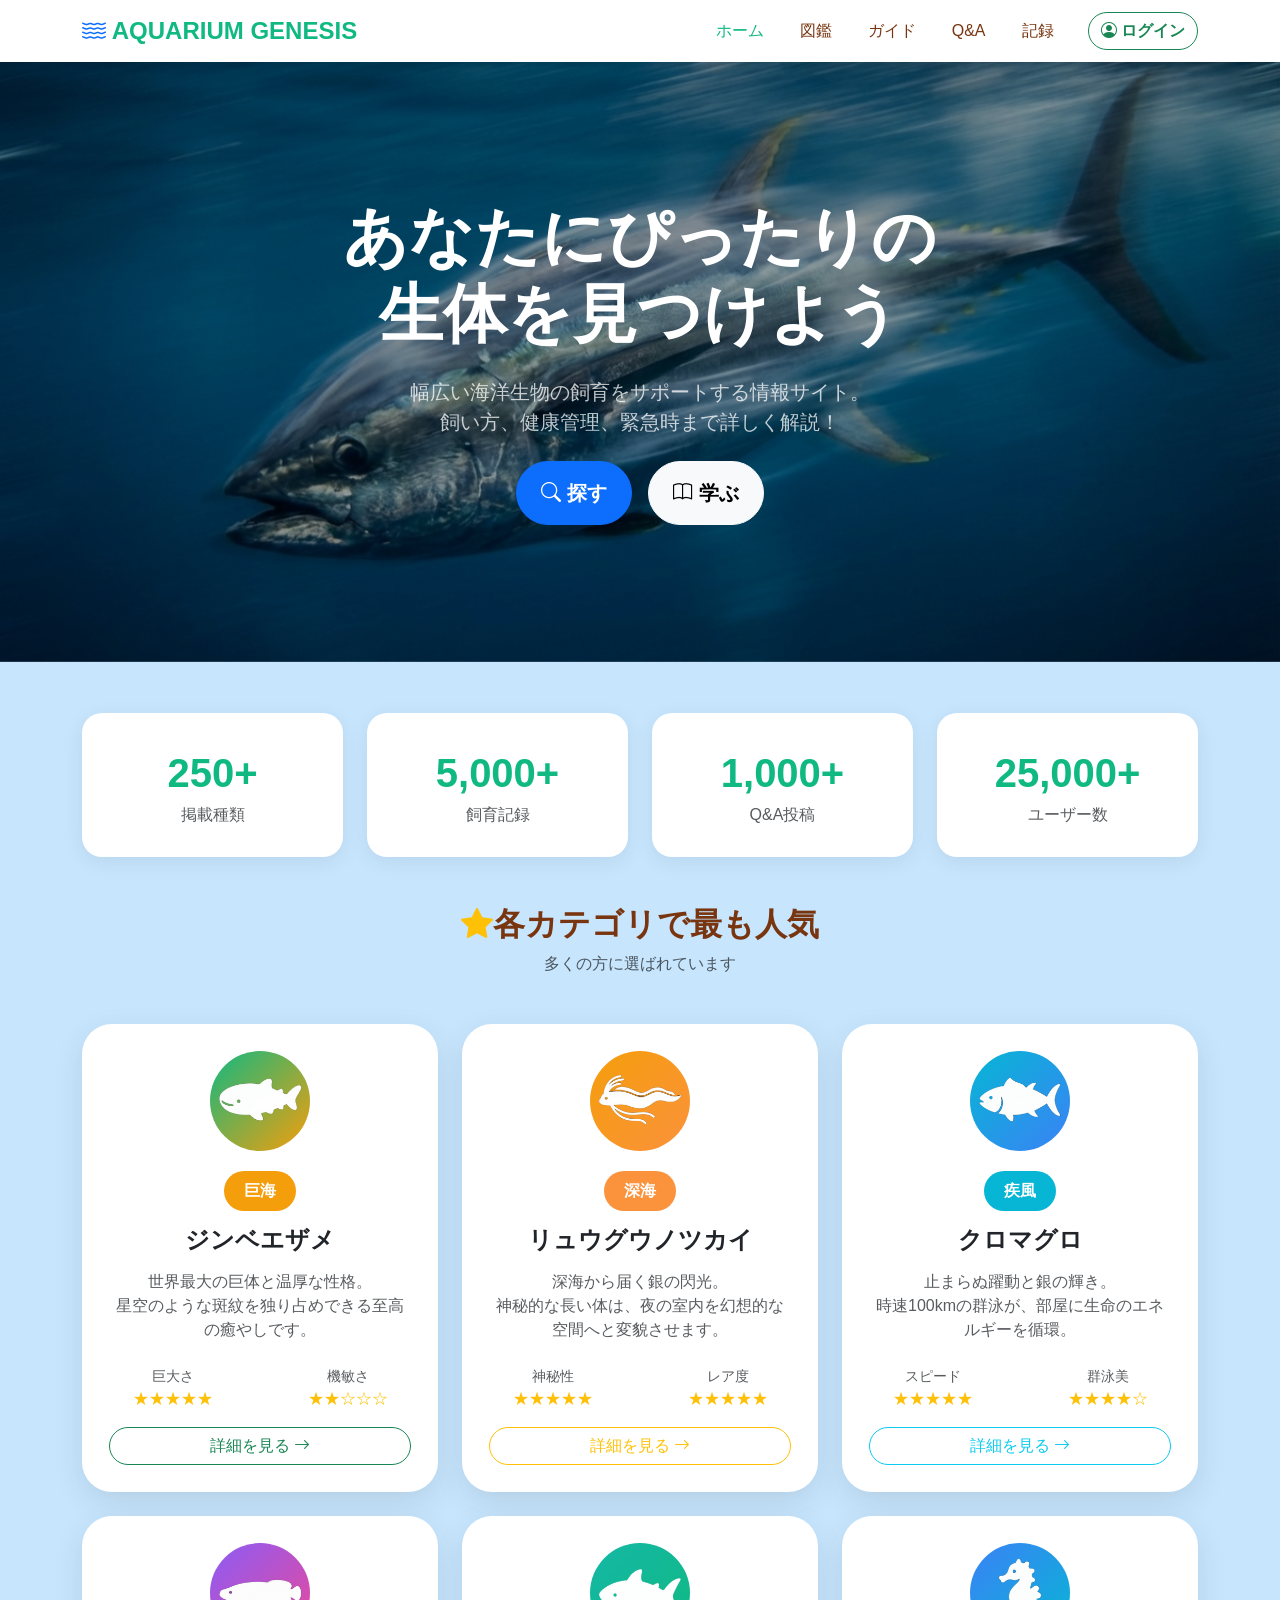
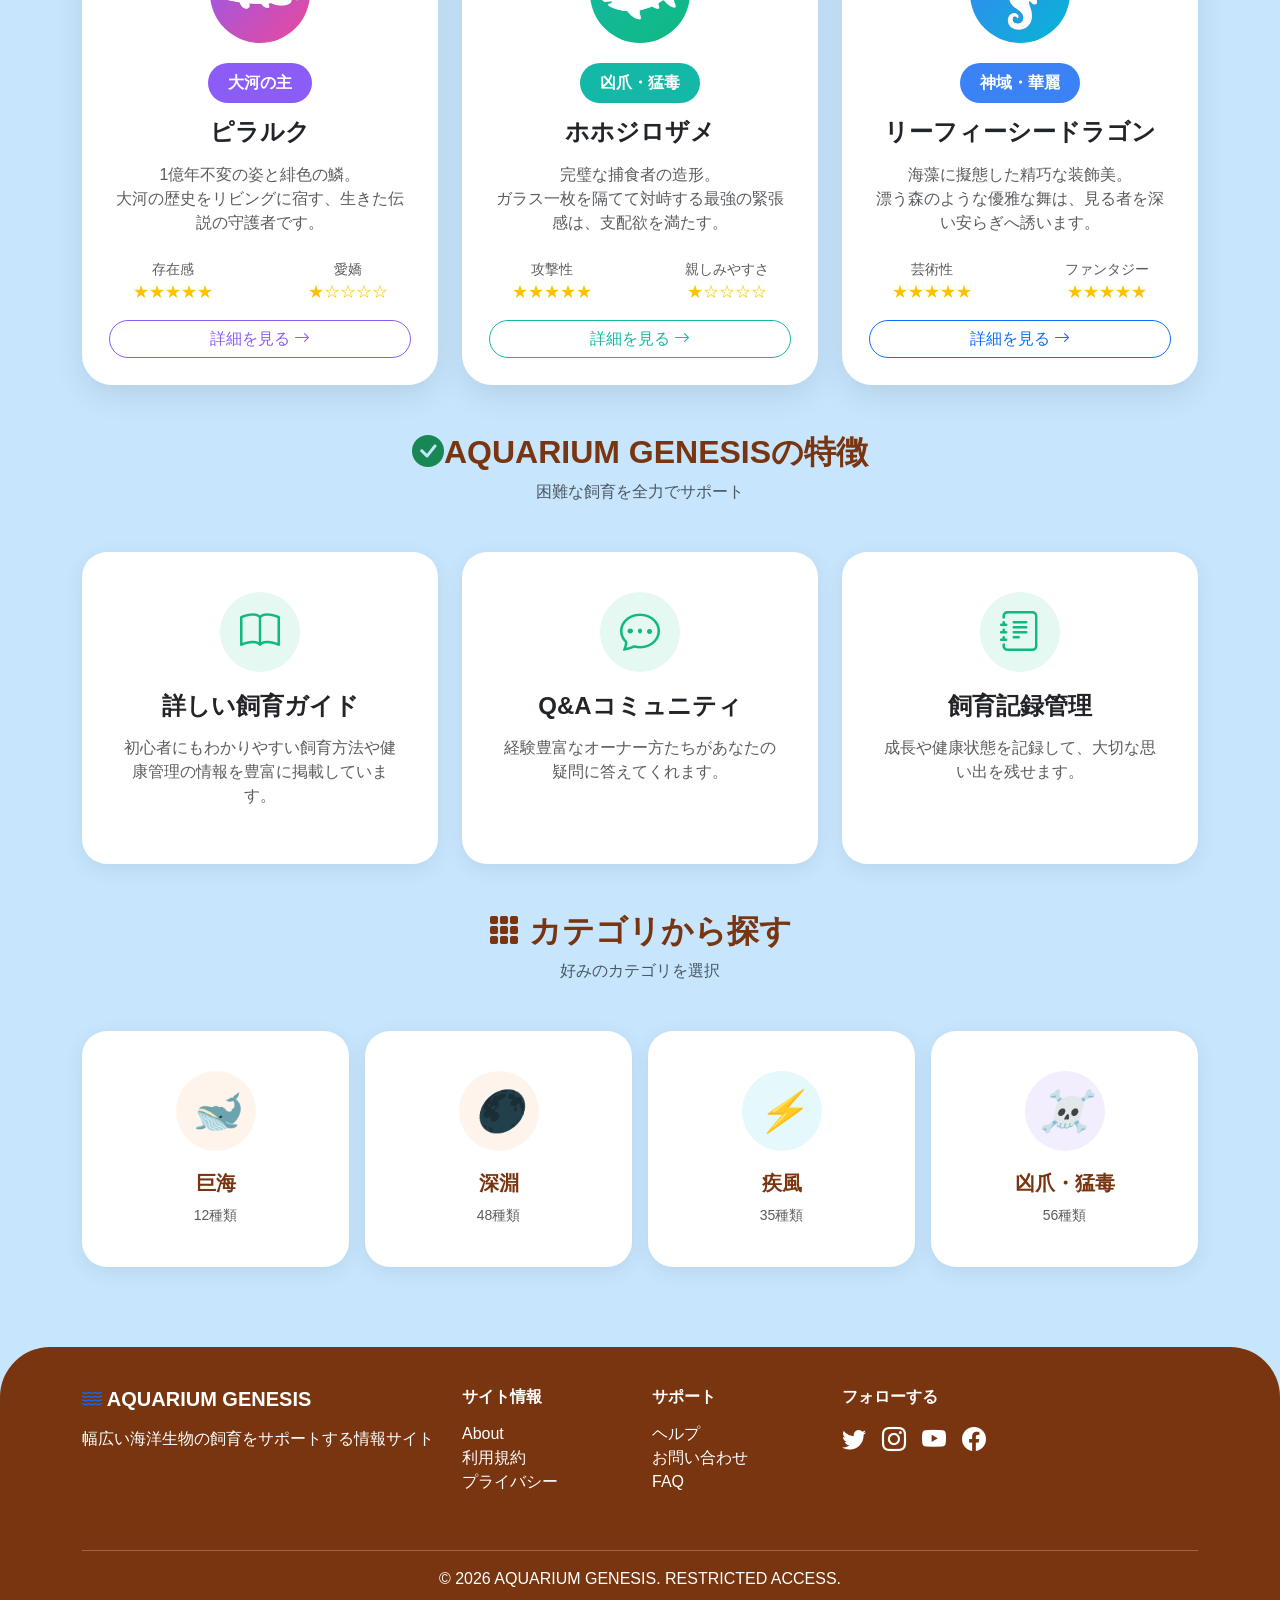
==== commit 6b5a0546: "footerの修正" ====
--- a/index.html
+++ b/index.html
@@ -4,7 +4,7 @@
 <head>
     <meta charset="UTF-8">
     <meta name="viewport" content="width=device-width, initial-scale=1.0">
-    <title>PetLife - ペット情報・飼い方ガイド(addcheck)</title>
+    <title>TOP_AQUARIUM GENESIS</title>
     <link href="https://cdn.jsdelivr.net/npm/bootstrap@5.3.0/dist/css/bootstrap.min.css" rel="stylesheet">
     <link rel="stylesheet" href="https://cdn.jsdelivr.net/npm/bootstrap-icons@1.11.0/font/bootstrap-icons.css">
     <style>
@@ -170,7 +170,7 @@
         <!-- 幅の下限をSmallまでにする -->
         <div class="container" style="min-width: 576px;">
             <a class="navbar-brand" href="#">
-                <i class="bi bi-heart-fill text-danger"></i> PetLife
+                <i class="bi bi-water text-primary"></i> AQUARIUM GENESIS
             </a>
             <button class="navbar-toggler" type="button" data-bs-toggle="collapse" data-bs-target="#navbarNav">
                 <span class="navbar-toggler-icon"></span>
@@ -181,21 +181,23 @@
                         <a class="nav-link active" href="#">ホーム</a>
                     </li>
                     <li class="nav-item">
-                        <a class="nav-link" href="./pet-guide-list.html">ペット図鑑</a>
+                        <a class="nav-link" href="./pet-guide-list.html">図鑑</a>
                     </li>
                     <li class="nav-item">
-                        <a class="nav-link" href="./pet-care-guide.html">飼い方ガイド</a>
+                        <a class="nav-link" href="./pet-care-guide.html">ガイド</a>
                     </li>
                     <li class="nav-item">
                         <a class="nav-link" href="./pet-guide-qa.html">Q&A</a>
                     </li>
                     <li class="nav-item">
-                        <a class="nav-link" href="./pet-guide-record.html">飼育記録</a>
+                        <a class="nav-link" href="./pet-guide-record.html">記録</a>
                     </li>
                 </ul>
-                <button class="btn btn-outline-success ms-3 rounded-pill fw-bold">
-                    <i class="bi bi-person-circle"></i> ログイン
-                </button>
+                <a href="./pet-login-page.html">
+                    <button class="btn btn-outline-success ms-3 rounded-pill fw-bold">
+                        <i class="bi bi-person-circle"></i> ログイン
+                    </button>
+                </a>
             </div>
         </div>
     </nav>
@@ -242,22 +244,22 @@
                 <div class="col-lg-8 text-center">
 
                     <h1 class="display-3 fw-bold mb-4 text-white"> あなたにぴったりの<br>
-                        ペットを見つけよう
+                        生体を見つけよう
                     </h1>
 
-                    <p class="lead mb-4 text-white opacity-75"> ペットとの幸せな暮らしをサポートする情報サイト。<br>
-                        飼い方、健康管理、しつけまで詳しく解説！
+                    <p class="lead mb-4 text-white opacity-75"> 幅広い海洋生物の飼育をサポートする情報サイト。<br>
+                        飼い方、健康管理、緊急時まで詳しく解説！
                     </p>
 
                     <div class="d-flex justify-content-center gap-3"> <a href="./pet-guide-list.html"
                             class="text-decoration-none">
                             <button class="btn btn-primary btn-lg px-4 py-3 fw-bold rounded-pill">
-                                <i class="bi bi-search"></i> ペットを探す
+                                <i class="bi bi-search"></i> 探す
                             </button>
                         </a>
                         <a href="./pet-care-guide.html" class="text-decoration-none">
                             <button class="btn btn-light btn-lg px-4 py-3 fw-bold rounded-pill">
-                                <i class="bi bi-book"></i> 飼い方を学ぶ
+                                <i class="bi bi-book"></i> 学ぶ
                             </button>
                         </a>
                     </div>
@@ -272,8 +274,8 @@
         <div class="row g-4 mb-5">
             <div class="col-md-3">
                 <div class="stats-box">
-                    <div class="stats-number">300+</div>
-                    <p class="text-muted mb-0">掲載ペット種類</p>
+                    <div class="stats-number">250+</div>
+                    <p class="text-muted mb-0">掲載種類</p>
                 </div>
             </div>
             <div class="col-md-3">
@@ -299,9 +301,9 @@
         <!-- 人気のペット -->
         <section class="mb-5">
             <h2 class="text-center fw-bold section-title" style="color: var(--brown-color);">
-                <i class="bi bi-star-fill text-warning"></i> 人気のペット
+                <i class="bi bi-star-fill text-warning"></i>各カテゴリで最も人気
             </h2>
-            <p class="text-center text-muted mb-5">多くの方に選ばれているペットたち</p>
+            <p class="text-center text-muted mb-5">多くの方に選ばれています</p>
 
             <div class="row g-4">
                 <div class="col-md-4">
@@ -496,9 +498,9 @@
         <!-- サービス特徴 -->
         <section class="mb-5">
             <h2 class="text-center fw-bold section-title" style="color: var(--brown-color);">
-                <i class="bi bi-check-circle-fill text-success"></i> PetLifeの特徴
+                <i class="bi bi-check-circle-fill text-success"></i>AQUARIUM GENESISの特徴
             </h2>
-            <p class="text-center text-muted mb-5">ペットライフを全力でサポート</p>
+            <p class="text-center text-muted mb-5">困難な飼育を全力でサポート</p>
 
             <div class="row g-4">
                 <div class="col-md-4">
@@ -519,7 +521,7 @@
                         </div>
                         <h4 class="fw-bold mb-3">Q&Aコミュニティ</h4>
                         <p class="text-muted">
-                            経験豊富な飼い主さんたちがあなたの疑問に答えてくれます。
+                            経験豊富なオーナー方たちがあなたの疑問に答えてくれます。
                         </p>
                     </div>
                 </div>
@@ -530,7 +532,7 @@
                         </div>
                         <h4 class="fw-bold mb-3">飼育記録管理</h4>
                         <p class="text-muted">
-                            ペットの成長や健康状態を記録して、大切な思い出を残せます。
+                            成長や健康状態を記録して、大切な思い出を残せます。
                         </p>
                     </div>
                 </div>
@@ -542,7 +544,7 @@
             <h2 class="text-center fw-bold section-title" style="color: var(--brown-color);">
                 <i class="bi bi-grid-3x3-gap-fill"></i> カテゴリから探す
             </h2>
-            <p class="text-center text-muted mb-5">好みのペットカテゴリを選択</p>
+            <p class="text-center text-muted mb-5">好みのカテゴリを選択</p>
 
             <div class="row g-3">
                 <div class="col-6 col-md-3">
@@ -600,9 +602,9 @@
             <div class="row">
                 <div class="col-md-4 mb-4">
                     <h5 class="fw-bold mb-3">
-                        <i class="bi bi-heart-fill text-danger"></i> PetLife
+                        <i class="bi bi-water text-primary"></i> AQUARIUM GENESIS
                     </h5>
-                    <p>ペットとの幸せな暮らしを応援する情報サイト</p>
+                    <p>幅広い海洋生物の飼育をサポートする情報サイト</p>
                 </div>
                 <div class="col-md-2 mb-4">
                     <h6 class="fw-bold mb-3">サイト情報</h6>
@@ -631,7 +633,7 @@
                 </div>
             </div>
             <hr class="border-light">
-            <p class="text-center mb-0">&copy; 2024 PetLife. All rights reserved.</p>
+            <p class="text-center mb-0">&copy; 2026 AQUARIUM GENESIS. RESTRICTED ACCESS.</p>
         </div>
     </footer>
 
